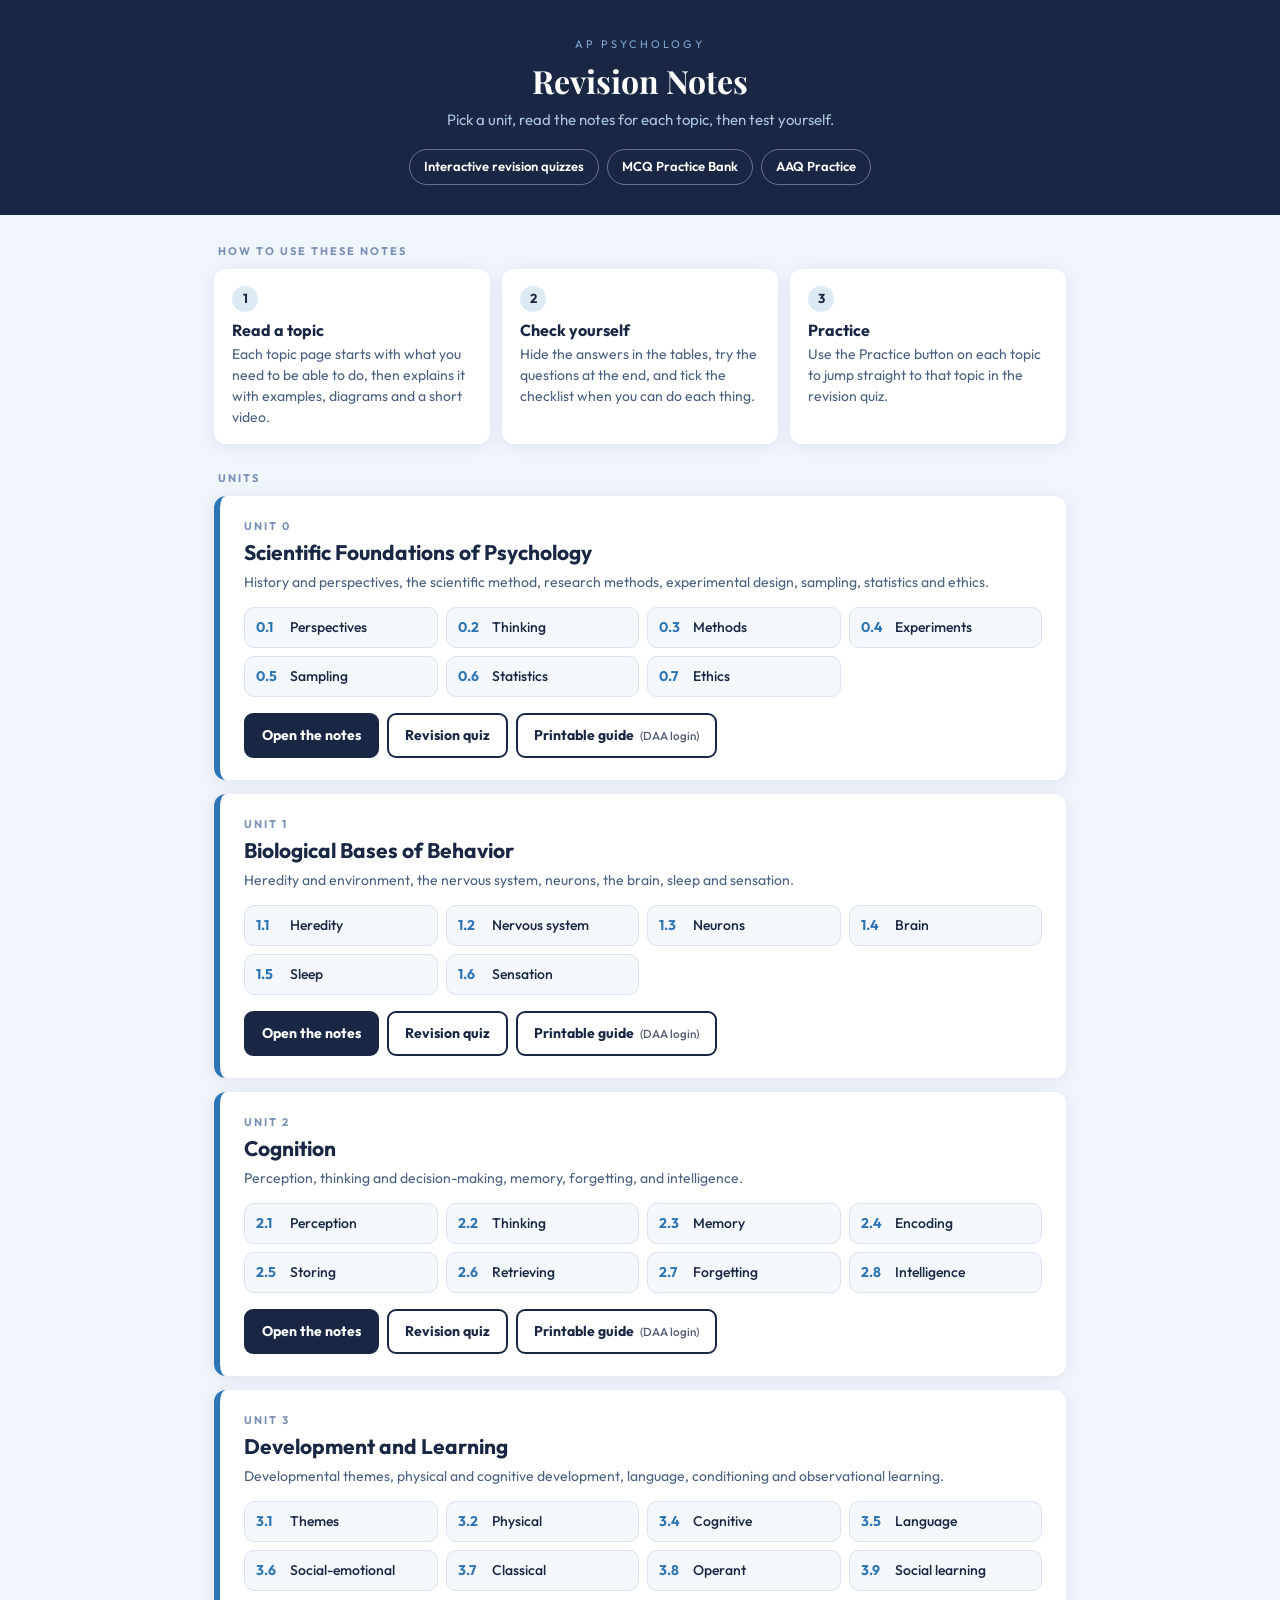
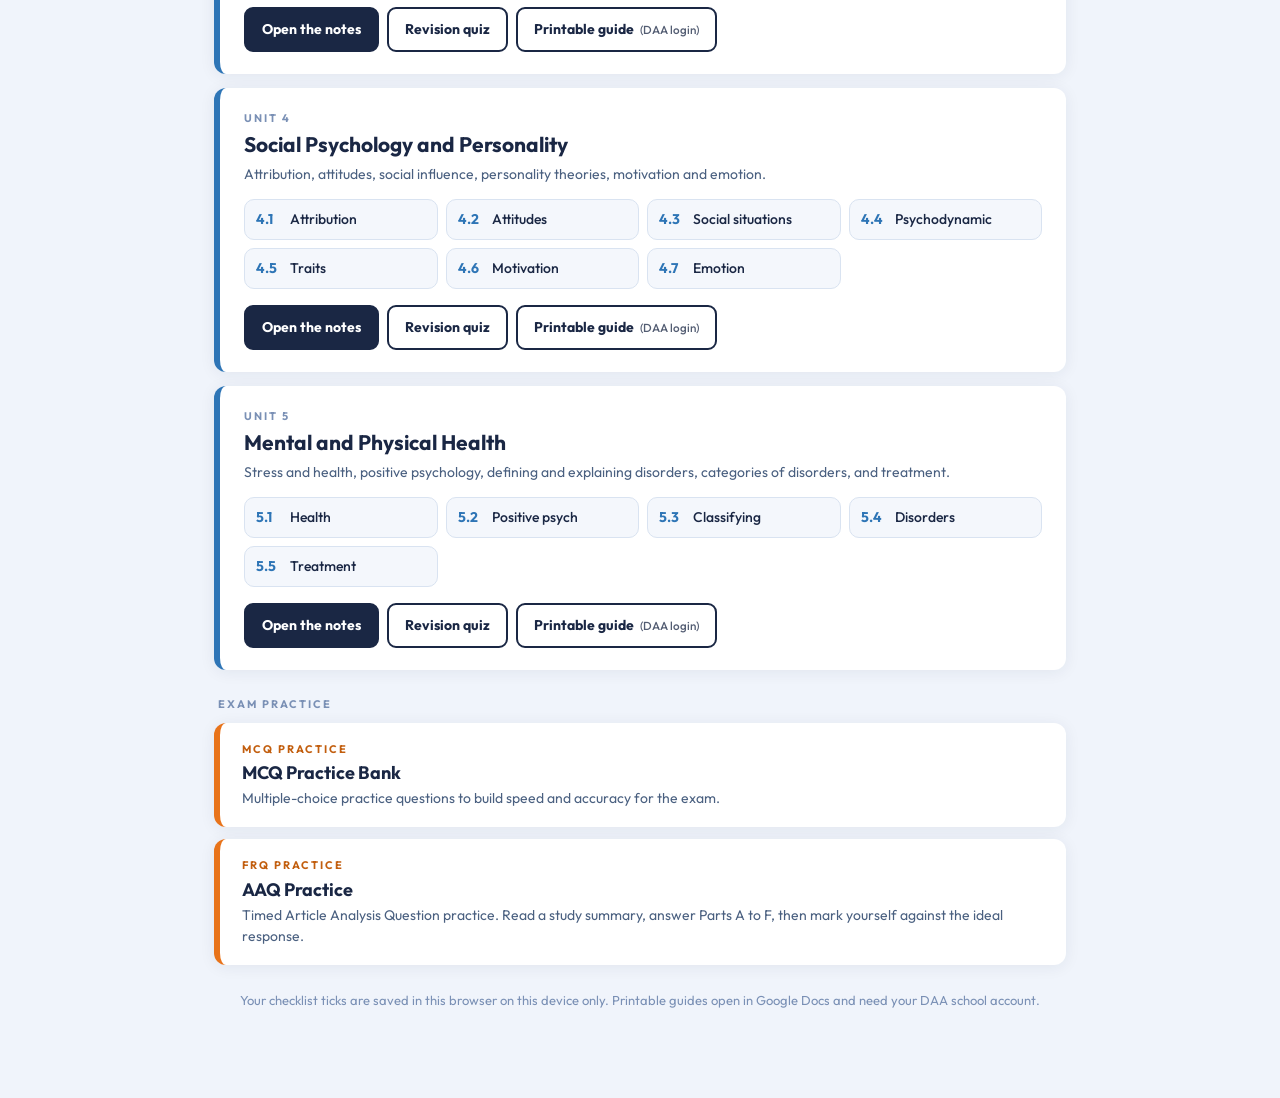
==== index.html @ c84b7981 "Add files via upload" ====
<!DOCTYPE html>
<html lang="en">
<head>
<meta charset="UTF-8">
<meta name="viewport" content="width=device-width, initial-scale=1.0">
<title>AP Psychology Revision Notes</title>
<link rel="preconnect" href="https://fonts.googleapis.com">
<link rel="preconnect" href="https://fonts.gstatic.com" crossorigin>
<link href="https://fonts.googleapis.com/css2?family=Outfit:wght@400;500;600;700&family=Playfair+Display:wght@700&display=swap" rel="stylesheet">
<style>
*,*::before,*::after{box-sizing:border-box;margin:0;padding:0;}
:root{--navy:#1a2744;--blue:#2E75B6;--light:#DEEAF1;--orange:#C55A11;--ink:#1a2744;--muted:#4a6080;--line:#d9e3f1;}
body{font-family:'Outfit',sans-serif;background:#f0f4fb;color:var(--ink);min-height:100vh;line-height:1.5;}
a{color:inherit;}
header{background:var(--navy);color:#fff;padding:36px 20px 30px;text-align:center;}
header .eyebrow{font-size:11px;letter-spacing:3px;text-transform:uppercase;color:#7fa8d4;margin-bottom:8px;}
header h1{font-family:'Playfair Display',serif;font-size:32px;line-height:1.25;}
header .subtitle{margin-top:8px;font-size:15px;color:#a8c4e0;}
.toplinks{display:flex;flex-wrap:wrap;gap:8px;justify-content:center;margin-top:18px;}
.toplinks a{font-size:13px;font-weight:600;text-decoration:none;color:#fff;border:1.5px solid rgba(255,255,255,.35);border-radius:999px;padding:7px 14px;}
.toplinks a:hover{background:rgba(255,255,255,.12);}
.wrap{max-width:880px;margin:28px auto;padding:0 14px 60px;}
.section-label{font-size:11px;letter-spacing:2px;text-transform:uppercase;color:#7a90b5;font-weight:700;margin:26px 4px 10px;}
.steps{display:grid;grid-template-columns:repeat(3,1fr);gap:12px;}
.step{background:#fff;border-radius:12px;padding:16px 18px;box-shadow:0 2px 16px rgba(26,39,68,.07);}
.step b{display:inline-flex;align-items:center;justify-content:center;width:26px;height:26px;border-radius:50%;background:var(--light);color:var(--navy);font-size:13px;margin-bottom:6px;}
.step h3{font-size:16px;}
.step p{font-size:14px;color:var(--muted);margin-top:2px;}
.unit{background:#fff;border-radius:12px;padding:22px 24px;box-shadow:0 2px 16px rgba(26,39,68,.07);border-left:6px solid var(--blue);margin-bottom:14px;}
.unit .tag{font-size:11px;letter-spacing:2px;text-transform:uppercase;color:#7a90b5;font-weight:700;}
.unit h2{font-size:21px;margin-top:2px;}
.unit h2 a{text-decoration:none;}
.unit h2 a:hover{color:var(--blue);}
.unit .desc{font-size:14px;color:var(--muted);margin-top:4px;}
.chips{display:grid;grid-template-columns:repeat(auto-fill,minmax(180px,1fr));gap:8px;margin-top:14px;}
.chip{display:flex;align-items:center;gap:8px;text-decoration:none;background:#f4f7fc;border:1.5px solid var(--line);border-radius:10px;padding:9px 11px;font-size:14px;font-weight:500;transition:border-color .15s,background .15s;}
.chip:hover{border-color:var(--blue);background:#eaf3fc;}
.chip .num{font-weight:700;color:var(--blue);min-width:26px;}
.chip .nm{flex:1;}
.chip .tick{font-size:12px;font-weight:700;color:#1e7b34;}
.chip.done{border-color:#9fd3ad;background:#eef8f1;}
.actions{display:flex;flex-wrap:wrap;gap:8px;margin-top:16px;}
.btn{display:inline-flex;align-items:center;gap:6px;text-decoration:none;font-weight:700;font-size:14px;border-radius:9px;padding:10px 16px;border:2px solid var(--navy);}
.btn small{font-weight:500;opacity:.75;}
.btn-primary{background:var(--navy);color:#fff;}
.btn-primary:hover{background:var(--blue);border-color:var(--blue);}
.btn-ghost{background:#fff;color:var(--navy);}
.btn-ghost:hover{background:var(--light);}
.progress{margin-top:12px;}
.progress .bar{height:7px;background:#e3eaf5;border-radius:4px;overflow:hidden;}
.progress .bar span{display:block;height:100%;width:0;background:#2e9a4f;border-radius:4px;transition:width .4s;}
.progress .ptext{font-size:12.5px;color:var(--muted);margin-top:5px;}
a.practice{display:block;background:#fff;border-radius:12px;padding:18px 22px;text-decoration:none;box-shadow:0 2px 16px rgba(26,39,68,.07);border-left:6px solid #E8731A;margin-bottom:12px;transition:transform .15s,box-shadow .15s;}
a.practice:hover{transform:translateY(-2px);box-shadow:0 4px 20px rgba(26,39,68,.12);}
a.practice .tag{font-size:11px;letter-spacing:2px;text-transform:uppercase;color:#C25E0E;font-weight:700;}
a.practice .title{font-size:18px;font-weight:700;margin-top:2px;}
a.practice .desc{font-size:14px;color:var(--muted);margin-top:2px;}
.foot{font-size:13px;color:#7a90b5;text-align:center;margin-top:26px;}
.foot button{font-family:inherit;font-size:12px;color:#7a90b5;background:none;border:none;text-decoration:underline;cursor:pointer;}
@media(max-width:640px){
  header h1{font-size:26px;}
  .steps{grid-template-columns:1fr;gap:8px;}
  .step{padding:10px 14px;display:grid;grid-template-columns:30px 1fr;column-gap:8px;}
  .step b{grid-row:span 2;margin:2px 0 0;}
  .step h3{font-size:15px;}
  .step p{font-size:13px;}
  .unit{padding:18px 16px;}
  .chips{grid-template-columns:1fr 1fr;}
  .chip{font-size:13px;padding:8px 9px;}
  .actions .btn{flex:1 1 100%;justify-content:center;}
}
@media print{header .toplinks,.actions,.progress,.foot{display:none;} body{background:#fff;} .unit{box-shadow:none;border:1px solid #ccc;}}
</style>
</head>
<body>
<header>
  <div class="eyebrow">AP Psychology</div>
  <h1>Revision Notes</h1>
  <p class="subtitle">Pick a unit, read the notes for each topic, then test yourself.</p>
  <nav class="toplinks" aria-label="Other revision tools">
    <a href="https://psych4everybody.github.io/psych-revision/">Interactive revision quizzes</a>
    <a href="https://psych4everybody.github.io/AP-psych-MCQ-Practice/practice.html">MCQ Practice Bank</a>
    <a href="https://psych4everybody.github.io/psych-revision/aaq_practice.html">AAQ Practice</a>
  </nav>
</header>
<main class="wrap">
  <div class="section-label">How to use these notes</div>
  <div class="steps">
    <div class="step"><b>1</b><h3>Read a topic</h3><p>Each topic page starts with what you need to be able to do, then explains it with examples, diagrams and a short video.</p></div>
    <div class="step"><b>2</b><h3>Check yourself</h3><p>Hide the answers in the tables, try the questions at the end, and tick the checklist when you can do each thing.</p></div>
    <div class="step"><b>3</b><h3>Practice</h3><p>Use the Practice button on each topic to jump straight to that topic in the revision quiz.</p></div>
  </div>

  <div class="section-label">Units</div>
  <section class="unit" id="unit0">
    <div class="unit-head">
      <div>
        <div class="tag">Unit 0</div>
        <h2><a href="Unit0_Notes.html">Scientific Foundations of Psychology</a></h2>
        <p class="desc">History and perspectives, the scientific method, research methods, experimental design, sampling, statistics and ethics.</p>
      </div>
    </div>
    <div class="progress" data-unit="0" hidden>
      <div class="bar"><span></span></div>
      <p class="ptext"></p>
    </div>
    <div class="chips">
      <a class="chip" href="Unit0_Notes.html#t0-1" data-chip="u0-t0-1" title="History and Perspectives"><span class="num">0.1</span><span class="nm">Perspectives</span><span class="tick" aria-hidden="true"></span></a><a class="chip" href="Unit0_Notes.html#t0-2" data-chip="u0-t0-2" title="Scientific Method and Critical Thinking"><span class="num">0.2</span><span class="nm">Thinking</span><span class="tick" aria-hidden="true"></span></a><a class="chip" href="Unit0_Notes.html#t0-3" data-chip="u0-t0-3" title="Research Methods"><span class="num">0.3</span><span class="nm">Methods</span><span class="tick" aria-hidden="true"></span></a><a class="chip" href="Unit0_Notes.html#t0-4" data-chip="u0-t0-4" title="Experimental Design"><span class="num">0.4</span><span class="nm">Experiments</span><span class="tick" aria-hidden="true"></span></a><a class="chip" href="Unit0_Notes.html#t0-5" data-chip="u0-t0-5" title="Sampling"><span class="num">0.5</span><span class="nm">Sampling</span><span class="tick" aria-hidden="true"></span></a><a class="chip" href="Unit0_Notes.html#t0-6" data-chip="u0-t0-6" title="Statistics"><span class="num">0.6</span><span class="nm">Statistics</span><span class="tick" aria-hidden="true"></span></a><a class="chip" href="Unit0_Notes.html#t0-7" data-chip="u0-t0-7" title="Ethics"><span class="num">0.7</span><span class="nm">Ethics</span><span class="tick" aria-hidden="true"></span></a>
    </div>
    <div class="actions">
      <a class="btn btn-primary" href="Unit0_Notes.html">Open the notes</a>
      <a class="btn btn-ghost" href="https://psych4everybody.github.io/psych-revision/unit0_revision_quiz.html">Revision quiz</a>
      <a class="btn btn-ghost" href="https://docs.google.com/document/d/1Vdn-Rzcr1TV8n5AD2j-xx_7qZoqAO9nLxYLYLqCUs1U/edit?tab=t.0" target="_blank" rel="noopener">Printable guide <small>(DAA login)</small></a>
    </div>
  </section>
  <section class="unit" id="unit1">
    <div class="unit-head">
      <div>
        <div class="tag">Unit 1</div>
        <h2><a href="Unit1_Notes.html">Biological Bases of Behavior</a></h2>
        <p class="desc">Heredity and environment, the nervous system, neurons, the brain, sleep and sensation.</p>
      </div>
    </div>
    <div class="progress" data-unit="1" hidden>
      <div class="bar"><span></span></div>
      <p class="ptext"></p>
    </div>
    <div class="chips">
      <a class="chip" href="Unit1_Notes.html#t1-1" data-chip="u1-t1-1" title="Interaction of Heredity and Environment"><span class="num">1.1</span><span class="nm">Heredity</span><span class="tick" aria-hidden="true"></span></a><a class="chip" href="Unit1_Notes.html#t1-2" data-chip="u1-t1-2" title="Overview of the Nervous System"><span class="num">1.2</span><span class="nm">Nervous system</span><span class="tick" aria-hidden="true"></span></a><a class="chip" href="Unit1_Notes.html#t1-3" data-chip="u1-t1-3" title="The Neuron and Neural Firing"><span class="num">1.3</span><span class="nm">Neurons</span><span class="tick" aria-hidden="true"></span></a><a class="chip" href="Unit1_Notes.html#t1-4" data-chip="u1-t1-4" title="The Brain"><span class="num">1.4</span><span class="nm">Brain</span><span class="tick" aria-hidden="true"></span></a><a class="chip" href="Unit1_Notes.html#t1-5" data-chip="u1-t1-5" title="Sleep"><span class="num">1.5</span><span class="nm">Sleep</span><span class="tick" aria-hidden="true"></span></a><a class="chip" href="Unit1_Notes.html#t1-6" data-chip="u1-t1-6" title="Sensation"><span class="num">1.6</span><span class="nm">Sensation</span><span class="tick" aria-hidden="true"></span></a>
    </div>
    <div class="actions">
      <a class="btn btn-primary" href="Unit1_Notes.html">Open the notes</a>
      <a class="btn btn-ghost" href="https://psych4everybody.github.io/psych-revision/unit1_revision_quiz.html">Revision quiz</a>
      <a class="btn btn-ghost" href="https://docs.google.com/document/d/1s3E7YtV9hcPSRQwfuUcp2K_gTKalLcfgP0g5StFlfM8/edit?tab=t.0" target="_blank" rel="noopener">Printable guide <small>(DAA login)</small></a>
    </div>
  </section>
  <section class="unit" id="unit2">
    <div class="unit-head">
      <div>
        <div class="tag">Unit 2</div>
        <h2><a href="Unit2_Notes.html">Cognition</a></h2>
        <p class="desc">Perception, thinking and decision-making, memory, forgetting, and intelligence.</p>
      </div>
    </div>
    <div class="progress" data-unit="2" hidden>
      <div class="bar"><span></span></div>
      <p class="ptext"></p>
    </div>
    <div class="chips">
      <a class="chip" href="Unit2_Notes.html#t2-1" data-chip="u2-t2-1" title="Perception"><span class="num">2.1</span><span class="nm">Perception</span><span class="tick" aria-hidden="true"></span></a><a class="chip" href="Unit2_Notes.html#t2-2" data-chip="u2-t2-2" title="Thinking, Problem-Solving, Judgments, and Decision-Making"><span class="num">2.2</span><span class="nm">Thinking</span><span class="tick" aria-hidden="true"></span></a><a class="chip" href="Unit2_Notes.html#t2-3" data-chip="u2-t2-3" title="Introduction to Memory"><span class="num">2.3</span><span class="nm">Memory</span><span class="tick" aria-hidden="true"></span></a><a class="chip" href="Unit2_Notes.html#t2-4" data-chip="u2-t2-4" title="Encoding Memories"><span class="num">2.4</span><span class="nm">Encoding</span><span class="tick" aria-hidden="true"></span></a><a class="chip" href="Unit2_Notes.html#t2-5" data-chip="u2-t2-5" title="Storing Memories"><span class="num">2.5</span><span class="nm">Storing</span><span class="tick" aria-hidden="true"></span></a><a class="chip" href="Unit2_Notes.html#t2-6" data-chip="u2-t2-6" title="Retrieving Memories"><span class="num">2.6</span><span class="nm">Retrieving</span><span class="tick" aria-hidden="true"></span></a><a class="chip" href="Unit2_Notes.html#t2-7" data-chip="u2-t2-7" title="Forgetting and Other Memory Challenges"><span class="num">2.7</span><span class="nm">Forgetting</span><span class="tick" aria-hidden="true"></span></a><a class="chip" href="Unit2_Notes.html#t2-8" data-chip="u2-t2-8" title="Intelligence and Achievement"><span class="num">2.8</span><span class="nm">Intelligence</span><span class="tick" aria-hidden="true"></span></a>
    </div>
    <div class="actions">
      <a class="btn btn-primary" href="Unit2_Notes.html">Open the notes</a>
      <a class="btn btn-ghost" href="https://psych4everybody.github.io/psych-revision/unit2_revision_quiz.html">Revision quiz</a>
      <a class="btn btn-ghost" href="https://docs.google.com/document/d/1_TAqTY5gPHjjr_UPE9ERvevpP0ET34urkdCZKaqhCPc/edit?tab=t.0" target="_blank" rel="noopener">Printable guide <small>(DAA login)</small></a>
    </div>
  </section>
  <section class="unit" id="unit3">
    <div class="unit-head">
      <div>
        <div class="tag">Unit 3</div>
        <h2><a href="Unit3_Notes.html">Development and Learning</a></h2>
        <p class="desc">Developmental themes, physical and cognitive development, language, conditioning and observational learning.</p>
      </div>
    </div>
    <div class="progress" data-unit="3" hidden>
      <div class="bar"><span></span></div>
      <p class="ptext"></p>
    </div>
    <div class="chips">
      <a class="chip" href="Unit3_Notes.html#t3-1" data-chip="u3-t3-1" title="Themes and Methods in Developmental Psychology"><span class="num">3.1</span><span class="nm">Themes</span><span class="tick" aria-hidden="true"></span></a><a class="chip" href="Unit3_Notes.html#t3-2" data-chip="u3-t3-2" title="Physical Development Across the Lifespan"><span class="num">3.2</span><span class="nm">Physical</span><span class="tick" aria-hidden="true"></span></a><a class="chip" href="Unit3_Notes.html#t3-4" data-chip="u3-t3-4" title="Cognitive Development Across the Lifespan"><span class="num">3.4</span><span class="nm">Cognitive</span><span class="tick" aria-hidden="true"></span></a><a class="chip" href="Unit3_Notes.html#t3-5" data-chip="u3-t3-5" title="Communication and Language Development"><span class="num">3.5</span><span class="nm">Language</span><span class="tick" aria-hidden="true"></span></a><a class="chip" href="Unit3_Notes.html#t3-6" data-chip="u3-t3-6" title="Social-Emotional Development Across the Lifespan"><span class="num">3.6</span><span class="nm">Social-emotional</span><span class="tick" aria-hidden="true"></span></a><a class="chip" href="Unit3_Notes.html#t3-7" data-chip="u3-t3-7" title="Classical Conditioning"><span class="num">3.7</span><span class="nm">Classical</span><span class="tick" aria-hidden="true"></span></a><a class="chip" href="Unit3_Notes.html#t3-8" data-chip="u3-t3-8" title="Operant Conditioning"><span class="num">3.8</span><span class="nm">Operant</span><span class="tick" aria-hidden="true"></span></a><a class="chip" href="Unit3_Notes.html#t3-9" data-chip="u3-t3-9" title="Social, Cognitive, and Neurological Factors in Learning"><span class="num">3.9</span><span class="nm">Social learning</span><span class="tick" aria-hidden="true"></span></a>
    </div>
    <div class="actions">
      <a class="btn btn-primary" href="Unit3_Notes.html">Open the notes</a>
      <a class="btn btn-ghost" href="https://psych4everybody.github.io/psych-revision/unit3_revision_quiz.html">Revision quiz</a>
      <a class="btn btn-ghost" href="https://docs.google.com/document/d/1t5F9EUubgyoHRKTg_-jk2q7NXCT0zqs4gKiReoVfJr0/edit?tab=t.0" target="_blank" rel="noopener">Printable guide <small>(DAA login)</small></a>
    </div>
  </section>
  <section class="unit" id="unit4">
    <div class="unit-head">
      <div>
        <div class="tag">Unit 4</div>
        <h2><a href="Unit4_Notes.html">Social Psychology and Personality</a></h2>
        <p class="desc">Attribution, attitudes, social influence, personality theories, motivation and emotion.</p>
      </div>
    </div>
    <div class="progress" data-unit="4" hidden>
      <div class="bar"><span></span></div>
      <p class="ptext"></p>
    </div>
    <div class="chips">
      <a class="chip" href="Unit4_Notes.html#t4-1" data-chip="u4-t4-1" title="Attribution Theory and Person Perception"><span class="num">4.1</span><span class="nm">Attribution</span><span class="tick" aria-hidden="true"></span></a><a class="chip" href="Unit4_Notes.html#t4-2" data-chip="u4-t4-2" title="Attitude Formation and Attitude Change"><span class="num">4.2</span><span class="nm">Attitudes</span><span class="tick" aria-hidden="true"></span></a><a class="chip" href="Unit4_Notes.html#t4-3" data-chip="u4-t4-3" title="Psychology of Social Situations"><span class="num">4.3</span><span class="nm">Social situations</span><span class="tick" aria-hidden="true"></span></a><a class="chip" href="Unit4_Notes.html#t4-4" data-chip="u4-t4-4" title="Psychodynamic and Humanistic Theories of Personality"><span class="num">4.4</span><span class="nm">Psychodynamic</span><span class="tick" aria-hidden="true"></span></a><a class="chip" href="Unit4_Notes.html#t4-5" data-chip="u4-t4-5" title="Social-Cognitive and Trait Theories of Personality"><span class="num">4.5</span><span class="nm">Traits</span><span class="tick" aria-hidden="true"></span></a><a class="chip" href="Unit4_Notes.html#t4-6" data-chip="u4-t4-6" title="Motivation"><span class="num">4.6</span><span class="nm">Motivation</span><span class="tick" aria-hidden="true"></span></a><a class="chip" href="Unit4_Notes.html#t4-7" data-chip="u4-t4-7" title="Emotion"><span class="num">4.7</span><span class="nm">Emotion</span><span class="tick" aria-hidden="true"></span></a>
    </div>
    <div class="actions">
      <a class="btn btn-primary" href="Unit4_Notes.html">Open the notes</a>
      <a class="btn btn-ghost" href="https://psych4everybody.github.io/psych-revision/unit4_revision_quiz.html">Revision quiz</a>
      <a class="btn btn-ghost" href="https://docs.google.com/document/d/19I2vrJ8N5N-_0VrINr_ElfcJ8Gjd5_0131utWKR_BHs/edit?tab=t.0" target="_blank" rel="noopener">Printable guide <small>(DAA login)</small></a>
    </div>
  </section>
  <section class="unit" id="unit5">
    <div class="unit-head">
      <div>
        <div class="tag">Unit 5</div>
        <h2><a href="Unit5_Notes.html">Mental and Physical Health</a></h2>
        <p class="desc">Stress and health, positive psychology, defining and explaining disorders, categories of disorders, and treatment.</p>
      </div>
    </div>
    <div class="progress" data-unit="5" hidden>
      <div class="bar"><span></span></div>
      <p class="ptext"></p>
    </div>
    <div class="chips">
      <a class="chip" href="Unit5_Notes.html#t5-1" data-chip="u5-t5-1" title="Introduction to Health Psychology"><span class="num">5.1</span><span class="nm">Health</span><span class="tick" aria-hidden="true"></span></a><a class="chip" href="Unit5_Notes.html#t5-2" data-chip="u5-t5-2" title="Positive Psychology"><span class="num">5.2</span><span class="nm">Positive psych</span><span class="tick" aria-hidden="true"></span></a><a class="chip" href="Unit5_Notes.html#t5-3" data-chip="u5-t5-3" title="Explaining and Classifying Psychological Disorders"><span class="num">5.3</span><span class="nm">Classifying</span><span class="tick" aria-hidden="true"></span></a><a class="chip" href="Unit5_Notes.html#t5-4" data-chip="u5-t5-4" title="Selection of Categories of Psychological Disorders"><span class="num">5.4</span><span class="nm">Disorders</span><span class="tick" aria-hidden="true"></span></a><a class="chip" href="Unit5_Notes.html#t5-5" data-chip="u5-t5-5" title="Treatment of Psychological Disorders"><span class="num">5.5</span><span class="nm">Treatment</span><span class="tick" aria-hidden="true"></span></a>
    </div>
    <div class="actions">
      <a class="btn btn-primary" href="Unit5_Notes.html">Open the notes</a>
      <a class="btn btn-ghost" href="https://psych4everybody.github.io/psych-revision/unit5_revision_quiz.html">Revision quiz</a>
      <a class="btn btn-ghost" href="https://docs.google.com/document/d/15CAmD2wDKpwkp5ZW7_prXjhuZPLgUxLhSXylBQoCivc/edit?tab=t.0" target="_blank" rel="noopener">Printable guide <small>(DAA login)</small></a>
    </div>
  </section>

  <div class="section-label">Exam practice</div>
  <a class="practice" href="https://psych4everybody.github.io/AP-psych-MCQ-Practice/practice.html">
    <div class="tag">MCQ Practice</div>
    <div class="title">MCQ Practice Bank</div>
    <div class="desc">Multiple-choice practice questions to build speed and accuracy for the exam.</div>
  </a>
  <a class="practice" href="https://psych4everybody.github.io/psych-revision/aaq_practice.html">
    <div class="tag">FRQ Practice</div>
    <div class="title">AAQ Practice</div>
    <div class="desc">Timed Article Analysis Question practice. Read a study summary, answer Parts A to F, then mark yourself against the ideal response.</div>
  </a>

  <p class="foot">Your checklist ticks are saved in this browser on this device only. Printable guides open in Google Docs and need your DAA school account.<br><button type="button" id="resetBtn" hidden>Clear my ticks on this device</button></p>
</main>
<script>
(function(){
  var DATA={"0": [{"keys": ["appsych_t01_checklist"], "total": 5, "chip": "t0-1"}, {"keys": ["appsych_t02_checklist"], "total": 6, "chip": "t0-2"}, {"keys": ["appsych_t03_checklist"], "total": 5, "chip": "t0-3"}, {"keys": ["appsych_t04_checklist"], "total": 5, "chip": "t0-4"}, {"keys": ["appsych_t05_checklist"], "total": 4, "chip": "t0-5"}, {"keys": ["appsych_t06_checklist"], "total": 6, "chip": "t0-6"}, {"keys": ["appsych_t07_checklist"], "total": 4, "chip": "t0-7"}], "1": [{"keys": ["appsych_u1_t11_checklist"], "total": 5, "chip": "t1-1"}, {"keys": ["appsych_u1_t12_checklist"], "total": 4, "chip": "t1-2"}, {"keys": ["appsych_u1_t13_checklist"], "total": 7, "chip": "t1-3"}, {"keys": ["appsych_u1_t14_checklist"], "total": 7, "chip": "t1-4"}, {"keys": ["appsych_u1_t15_checklist"], "total": 5, "chip": "t1-5"}, {"keys": ["appsych_u1_t16_checklist"], "total": 7, "chip": "t1-6"}], "2": [{"keys": ["appsych_t21_checklist"], "total": 6, "chip": "t2-1"}, {"keys": ["appsych_t22_checklist"], "total": 5, "chip": "t2-2"}, {"keys": ["appsych_t23_checklist"], "total": 5, "chip": "t2-3"}, {"keys": ["appsych_t24_checklist"], "total": 4, "chip": "t2-4"}, {"keys": ["appsych_t25_checklist"], "total": 4, "chip": "t2-5"}, {"keys": ["appsych_t26_checklist"], "total": 3, "chip": "t2-6"}, {"keys": ["appsych_t27_checklist"], "total": 4, "chip": "t2-7"}, {"keys": ["appsych_t28_checklist"], "total": 6, "chip": "t2-8"}], "3": [{"keys": ["appsych_t31_checklist"], "total": 4, "chip": "t3-1"}, {"keys": ["appsych_t32_checklist"], "total": 5, "chip": "t3-2"}, {"keys": ["appsych_t34_checklist"], "total": 5, "chip": "t3-4"}, {"keys": ["appsych_t35_checklist"], "total": 4, "chip": "t3-5"}, {"keys": ["appsych_t36_checklist"], "total": 7, "chip": "t3-6"}, {"keys": ["appsych_t37_checklist"], "total": 5, "chip": "t3-7"}, {"keys": ["appsych_t38_checklist"], "total": 5, "chip": "t3-8"}, {"keys": ["appsych_t39_checklist"], "total": 5, "chip": "t3-9"}], "4": [{"keys": ["appsych_t41_checklist"], "total": 5, "chip": "t4-1"}, {"keys": ["appsych_t42_checklist"], "total": 4, "chip": "t4-2"}, {"keys": ["appsych_t43_checklist"], "total": 6, "chip": "t4-3"}, {"keys": ["appsych_t44_checklist"], "total": 4, "chip": "t4-4"}, {"keys": ["appsych_t45_checklist"], "total": 4, "chip": "t4-5"}, {"keys": ["appsych_t46_checklist"], "total": 6, "chip": "t4-6"}, {"keys": ["appsych_t47_checklist"], "total": 4, "chip": "t4-7"}], "5": [{"keys": ["appsych_t51_checklist"], "total": 6, "chip": "t5-1"}, {"keys": ["appsych_t52_checklist"], "total": 4, "chip": "t5-2"}, {"keys": ["appsych_t53_checklist"], "total": 5, "chip": "t5-3"}, {"keys": ["appsych_t54_checklist"], "total": 6, "chip": "t5-4"}, {"keys": ["appsych_t55_checklist"], "total": 6, "chip": "t5-5"}]};
  var any=false, allKeys=[];
  function read(k){try{return JSON.parse(localStorage.getItem(k)||'{}')||{};}catch(e){return {};}}
  Object.keys(DATA).forEach(function(u){
    var got=0,total=0;
    DATA[u].forEach(function(t){
      var n=0;
      t.keys.forEach(function(k){allKeys.push(k);var s=read(k);Object.keys(s).forEach(function(x){if(s[x])n++;});});
      n=Math.min(n,t.total); got+=n; total+=t.total;
      var chip=document.querySelector('[data-chip="u'+u+'-'+t.chip+'"]');
      if(chip&&n>0){
        chip.querySelector('.tick').textContent=(n===t.total?'\u2713 ':'')+n+'/'+t.total;
        if(n===t.total)chip.classList.add('done');
        chip.setAttribute('aria-label',chip.title+': '+n+' of '+t.total+' checklist items ticked');
      }
    });
    if(got>0){
      any=true;
      var p=document.querySelector('.progress[data-unit="'+u+'"]');
      p.hidden=false;
      p.querySelector('.bar span').style.width=Math.round(got/total*100)+'%';
      p.querySelector('.ptext').textContent='Your checklist: '+got+' of '+total+' ticked on this device';
    }
  });
  var rb=document.getElementById('resetBtn');
  if(any){rb.hidden=false;}
  var armed=false;
  rb.addEventListener('click',function(){
    if(!armed){armed=true;rb.textContent='Click again to clear all ticks';return;}
    allKeys.forEach(function(k){try{localStorage.removeItem(k);}catch(e){}});
    location.reload();
  });
})();
</script>
</body>
</html>
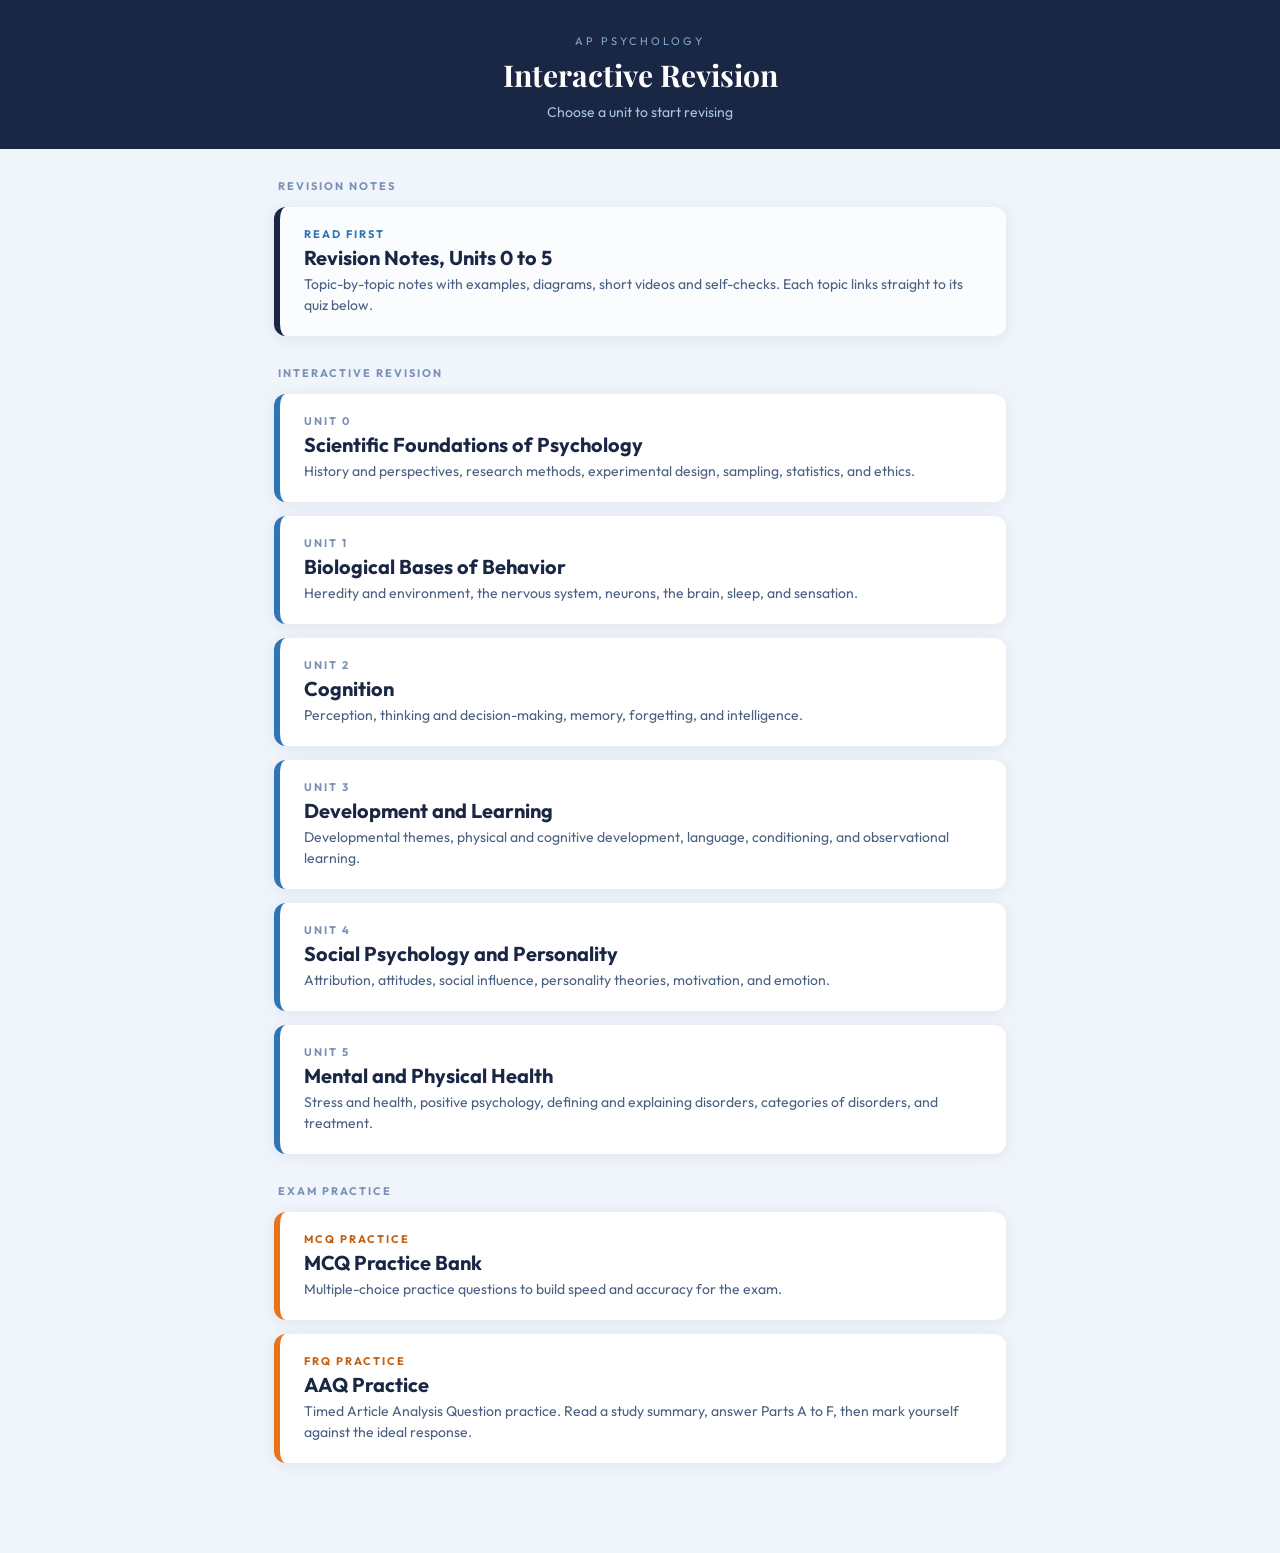
==== commit d9a23573: "Add files via upload" ====
--- a/index.html
+++ b/index.html
@@ -3,271 +3,86 @@
 <head>
 <meta charset="UTF-8">
 <meta name="viewport" content="width=device-width, initial-scale=1.0">
-<title>AP Psychology Revision Notes</title>
+<title>AP Psychology Revision</title>
 <link rel="preconnect" href="https://fonts.googleapis.com">
 <link rel="preconnect" href="https://fonts.gstatic.com" crossorigin>
 <link href="https://fonts.googleapis.com/css2?family=Outfit:wght@400;500;600;700&family=Playfair+Display:wght@700&display=swap" rel="stylesheet">
 <style>
 *,*::before,*::after{box-sizing:border-box;margin:0;padding:0;}
-:root{--navy:#1a2744;--blue:#2E75B6;--light:#DEEAF1;--orange:#C55A11;--ink:#1a2744;--muted:#4a6080;--line:#d9e3f1;}
-body{font-family:'Outfit',sans-serif;background:#f0f4fb;color:var(--ink);min-height:100vh;line-height:1.5;}
-a{color:inherit;}
-header{background:var(--navy);color:#fff;padding:36px 20px 30px;text-align:center;}
+body{font-family:'Outfit',sans-serif;background:#f0f4fb;color:#1a2744;min-height:100vh;}
+header{background:#1a2744;color:#fff;padding:34px 20px 28px;text-align:center;}
 header .eyebrow{font-size:11px;letter-spacing:3px;text-transform:uppercase;color:#7fa8d4;margin-bottom:8px;}
-header h1{font-family:'Playfair Display',serif;font-size:32px;line-height:1.25;}
-header .subtitle{margin-top:8px;font-size:15px;color:#a8c4e0;}
-.toplinks{display:flex;flex-wrap:wrap;gap:8px;justify-content:center;margin-top:18px;}
-.toplinks a{font-size:13px;font-weight:600;text-decoration:none;color:#fff;border:1.5px solid rgba(255,255,255,.35);border-radius:999px;padding:7px 14px;}
-.toplinks a:hover{background:rgba(255,255,255,.12);}
-.wrap{max-width:880px;margin:28px auto;padding:0 14px 60px;}
-.section-label{font-size:11px;letter-spacing:2px;text-transform:uppercase;color:#7a90b5;font-weight:700;margin:26px 4px 10px;}
-.steps{display:grid;grid-template-columns:repeat(3,1fr);gap:12px;}
-.step{background:#fff;border-radius:12px;padding:16px 18px;box-shadow:0 2px 16px rgba(26,39,68,.07);}
-.step b{display:inline-flex;align-items:center;justify-content:center;width:26px;height:26px;border-radius:50%;background:var(--light);color:var(--navy);font-size:13px;margin-bottom:6px;}
-.step h3{font-size:16px;}
-.step p{font-size:14px;color:var(--muted);margin-top:2px;}
-.unit{background:#fff;border-radius:12px;padding:22px 24px;box-shadow:0 2px 16px rgba(26,39,68,.07);border-left:6px solid var(--blue);margin-bottom:14px;}
-.unit .tag{font-size:11px;letter-spacing:2px;text-transform:uppercase;color:#7a90b5;font-weight:700;}
-.unit h2{font-size:21px;margin-top:2px;}
-.unit h2 a{text-decoration:none;}
-.unit h2 a:hover{color:var(--blue);}
-.unit .desc{font-size:14px;color:var(--muted);margin-top:4px;}
-.chips{display:grid;grid-template-columns:repeat(auto-fill,minmax(180px,1fr));gap:8px;margin-top:14px;}
-.chip{display:flex;align-items:center;gap:8px;text-decoration:none;background:#f4f7fc;border:1.5px solid var(--line);border-radius:10px;padding:9px 11px;font-size:14px;font-weight:500;transition:border-color .15s,background .15s;}
-.chip:hover{border-color:var(--blue);background:#eaf3fc;}
-.chip .num{font-weight:700;color:var(--blue);min-width:26px;}
-.chip .nm{flex:1;}
-.chip .tick{font-size:12px;font-weight:700;color:#1e7b34;}
-.chip.done{border-color:#9fd3ad;background:#eef8f1;}
-.actions{display:flex;flex-wrap:wrap;gap:8px;margin-top:16px;}
-.btn{display:inline-flex;align-items:center;gap:6px;text-decoration:none;font-weight:700;font-size:14px;border-radius:9px;padding:10px 16px;border:2px solid var(--navy);}
-.btn small{font-weight:500;opacity:.75;}
-.btn-primary{background:var(--navy);color:#fff;}
-.btn-primary:hover{background:var(--blue);border-color:var(--blue);}
-.btn-ghost{background:#fff;color:var(--navy);}
-.btn-ghost:hover{background:var(--light);}
-.progress{margin-top:12px;}
-.progress .bar{height:7px;background:#e3eaf5;border-radius:4px;overflow:hidden;}
-.progress .bar span{display:block;height:100%;width:0;background:#2e9a4f;border-radius:4px;transition:width .4s;}
-.progress .ptext{font-size:12.5px;color:var(--muted);margin-top:5px;}
-a.practice{display:block;background:#fff;border-radius:12px;padding:18px 22px;text-decoration:none;box-shadow:0 2px 16px rgba(26,39,68,.07);border-left:6px solid #E8731A;margin-bottom:12px;transition:transform .15s,box-shadow .15s;}
-a.practice:hover{transform:translateY(-2px);box-shadow:0 4px 20px rgba(26,39,68,.12);}
-a.practice .tag{font-size:11px;letter-spacing:2px;text-transform:uppercase;color:#C25E0E;font-weight:700;}
-a.practice .title{font-size:18px;font-weight:700;margin-top:2px;}
-a.practice .desc{font-size:14px;color:var(--muted);margin-top:2px;}
-.foot{font-size:13px;color:#7a90b5;text-align:center;margin-top:26px;}
-.foot button{font-family:inherit;font-size:12px;color:#7a90b5;background:none;border:none;text-decoration:underline;cursor:pointer;}
-@media(max-width:640px){
-  header h1{font-size:26px;}
-  .steps{grid-template-columns:1fr;gap:8px;}
-  .step{padding:10px 14px;display:grid;grid-template-columns:30px 1fr;column-gap:8px;}
-  .step b{grid-row:span 2;margin:2px 0 0;}
-  .step h3{font-size:15px;}
-  .step p{font-size:13px;}
-  .unit{padding:18px 16px;}
-  .chips{grid-template-columns:1fr 1fr;}
-  .chip{font-size:13px;padding:8px 9px;}
-  .actions .btn{flex:1 1 100%;justify-content:center;}
-}
-@media print{header .toplinks,.actions,.progress,.foot{display:none;} body{background:#fff;} .unit{box-shadow:none;border:1px solid #ccc;}}
+header h1{font-family:'Playfair Display',serif;font-size:30px;line-height:1.3;}
+header .subtitle{margin-top:8px;font-size:14px;color:#a8c4e0;}
+.wrap{max-width:760px;margin:30px auto;padding:0 14px 60px;display:flex;flex-direction:column;gap:14px;}
+.section-label{font-size:11px;letter-spacing:2px;text-transform:uppercase;color:#7a90b5;font-weight:700;margin-top:16px;padding-left:4px;}
+a.unit{display:block;background:#fff;border-radius:12px;padding:20px 24px;text-decoration:none;color:#1a2744;box-shadow:0 2px 16px rgba(26,39,68,.07);border-left:6px solid #2E75B6;transition:transform .15s,box-shadow .15s;}
+a.unit:hover{transform:translateY(-2px);box-shadow:0 4px 20px rgba(26,39,68,.12);}
+a.unit .tag{font-size:11px;letter-spacing:2px;text-transform:uppercase;color:#7a90b5;font-weight:700;}
+a.unit .title{font-size:20px;font-weight:700;margin-top:4px;}
+a.unit .desc{font-size:14px;color:#4a6080;margin-top:4px;line-height:1.5;}
+a.unit.practice{border-left-color:#E8731A;}
+a.unit.notes{border-left-color:#1a2744;background:#fbfcfe;}
+a.unit.notes .tag{color:#2E75B6;}
+a.unit.practice .tag{color:#C25E0E;}
 </style>
 </head>
 <body>
 <header>
   <div class="eyebrow">AP Psychology</div>
-  <h1>Revision Notes</h1>
-  <p class="subtitle">Pick a unit, read the notes for each topic, then test yourself.</p>
-  <nav class="toplinks" aria-label="Other revision tools">
-    <a href="https://psych4everybody.github.io/psych-revision/">Interactive revision quizzes</a>
-    <a href="https://psych4everybody.github.io/AP-psych-MCQ-Practice/practice.html">MCQ Practice Bank</a>
-    <a href="https://psych4everybody.github.io/psych-revision/aaq_practice.html">AAQ Practice</a>
-  </nav>
+  <h1>Interactive Revision</h1>
+  <p class="subtitle">Choose a unit to start revising</p>
 </header>
-<main class="wrap">
-  <div class="section-label">How to use these notes</div>
-  <div class="steps">
-    <div class="step"><b>1</b><h3>Read a topic</h3><p>Each topic page starts with what you need to be able to do, then explains it with examples, diagrams and a short video.</p></div>
-    <div class="step"><b>2</b><h3>Check yourself</h3><p>Hide the answers in the tables, try the questions at the end, and tick the checklist when you can do each thing.</p></div>
-    <div class="step"><b>3</b><h3>Practice</h3><p>Use the Practice button on each topic to jump straight to that topic in the revision quiz.</p></div>
-  </div>
-
-  <div class="section-label">Units</div>
-  <section class="unit" id="unit0">
-    <div class="unit-head">
-      <div>
-        <div class="tag">Unit 0</div>
-        <h2><a href="Unit0_Notes.html">Scientific Foundations of Psychology</a></h2>
-        <p class="desc">History and perspectives, the scientific method, research methods, experimental design, sampling, statistics and ethics.</p>
-      </div>
-    </div>
-    <div class="progress" data-unit="0" hidden>
-      <div class="bar"><span></span></div>
-      <p class="ptext"></p>
-    </div>
-    <div class="chips">
-      <a class="chip" href="Unit0_Notes.html#t0-1" data-chip="u0-t0-1" title="History and Perspectives"><span class="num">0.1</span><span class="nm">Perspectives</span><span class="tick" aria-hidden="true"></span></a><a class="chip" href="Unit0_Notes.html#t0-2" data-chip="u0-t0-2" title="Scientific Method and Critical Thinking"><span class="num">0.2</span><span class="nm">Thinking</span><span class="tick" aria-hidden="true"></span></a><a class="chip" href="Unit0_Notes.html#t0-3" data-chip="u0-t0-3" title="Research Methods"><span class="num">0.3</span><span class="nm">Methods</span><span class="tick" aria-hidden="true"></span></a><a class="chip" href="Unit0_Notes.html#t0-4" data-chip="u0-t0-4" title="Experimental Design"><span class="num">0.4</span><span class="nm">Experiments</span><span class="tick" aria-hidden="true"></span></a><a class="chip" href="Unit0_Notes.html#t0-5" data-chip="u0-t0-5" title="Sampling"><span class="num">0.5</span><span class="nm">Sampling</span><span class="tick" aria-hidden="true"></span></a><a class="chip" href="Unit0_Notes.html#t0-6" data-chip="u0-t0-6" title="Statistics"><span class="num">0.6</span><span class="nm">Statistics</span><span class="tick" aria-hidden="true"></span></a><a class="chip" href="Unit0_Notes.html#t0-7" data-chip="u0-t0-7" title="Ethics"><span class="num">0.7</span><span class="nm">Ethics</span><span class="tick" aria-hidden="true"></span></a>
-    </div>
-    <div class="actions">
-      <a class="btn btn-primary" href="Unit0_Notes.html">Open the notes</a>
-      <a class="btn btn-ghost" href="https://psych4everybody.github.io/psych-revision/unit0_revision_quiz.html">Revision quiz</a>
-      <a class="btn btn-ghost" href="https://docs.google.com/document/d/1Vdn-Rzcr1TV8n5AD2j-xx_7qZoqAO9nLxYLYLqCUs1U/edit?tab=t.0" target="_blank" rel="noopener">Printable guide <small>(DAA login)</small></a>
-    </div>
-  </section>
-  <section class="unit" id="unit1">
-    <div class="unit-head">
-      <div>
-        <div class="tag">Unit 1</div>
-        <h2><a href="Unit1_Notes.html">Biological Bases of Behavior</a></h2>
-        <p class="desc">Heredity and environment, the nervous system, neurons, the brain, sleep and sensation.</p>
-      </div>
-    </div>
-    <div class="progress" data-unit="1" hidden>
-      <div class="bar"><span></span></div>
-      <p class="ptext"></p>
-    </div>
-    <div class="chips">
-      <a class="chip" href="Unit1_Notes.html#t1-1" data-chip="u1-t1-1" title="Interaction of Heredity and Environment"><span class="num">1.1</span><span class="nm">Heredity</span><span class="tick" aria-hidden="true"></span></a><a class="chip" href="Unit1_Notes.html#t1-2" data-chip="u1-t1-2" title="Overview of the Nervous System"><span class="num">1.2</span><span class="nm">Nervous system</span><span class="tick" aria-hidden="true"></span></a><a class="chip" href="Unit1_Notes.html#t1-3" data-chip="u1-t1-3" title="The Neuron and Neural Firing"><span class="num">1.3</span><span class="nm">Neurons</span><span class="tick" aria-hidden="true"></span></a><a class="chip" href="Unit1_Notes.html#t1-4" data-chip="u1-t1-4" title="The Brain"><span class="num">1.4</span><span class="nm">Brain</span><span class="tick" aria-hidden="true"></span></a><a class="chip" href="Unit1_Notes.html#t1-5" data-chip="u1-t1-5" title="Sleep"><span class="num">1.5</span><span class="nm">Sleep</span><span class="tick" aria-hidden="true"></span></a><a class="chip" href="Unit1_Notes.html#t1-6" data-chip="u1-t1-6" title="Sensation"><span class="num">1.6</span><span class="nm">Sensation</span><span class="tick" aria-hidden="true"></span></a>
-    </div>
-    <div class="actions">
-      <a class="btn btn-primary" href="Unit1_Notes.html">Open the notes</a>
-      <a class="btn btn-ghost" href="https://psych4everybody.github.io/psych-revision/unit1_revision_quiz.html">Revision quiz</a>
-      <a class="btn btn-ghost" href="https://docs.google.com/document/d/1s3E7YtV9hcPSRQwfuUcp2K_gTKalLcfgP0g5StFlfM8/edit?tab=t.0" target="_blank" rel="noopener">Printable guide <small>(DAA login)</small></a>
-    </div>
-  </section>
-  <section class="unit" id="unit2">
-    <div class="unit-head">
-      <div>
-        <div class="tag">Unit 2</div>
-        <h2><a href="Unit2_Notes.html">Cognition</a></h2>
-        <p class="desc">Perception, thinking and decision-making, memory, forgetting, and intelligence.</p>
-      </div>
-    </div>
-    <div class="progress" data-unit="2" hidden>
-      <div class="bar"><span></span></div>
-      <p class="ptext"></p>
-    </div>
-    <div class="chips">
-      <a class="chip" href="Unit2_Notes.html#t2-1" data-chip="u2-t2-1" title="Perception"><span class="num">2.1</span><span class="nm">Perception</span><span class="tick" aria-hidden="true"></span></a><a class="chip" href="Unit2_Notes.html#t2-2" data-chip="u2-t2-2" title="Thinking, Problem-Solving, Judgments, and Decision-Making"><span class="num">2.2</span><span class="nm">Thinking</span><span class="tick" aria-hidden="true"></span></a><a class="chip" href="Unit2_Notes.html#t2-3" data-chip="u2-t2-3" title="Introduction to Memory"><span class="num">2.3</span><span class="nm">Memory</span><span class="tick" aria-hidden="true"></span></a><a class="chip" href="Unit2_Notes.html#t2-4" data-chip="u2-t2-4" title="Encoding Memories"><span class="num">2.4</span><span class="nm">Encoding</span><span class="tick" aria-hidden="true"></span></a><a class="chip" href="Unit2_Notes.html#t2-5" data-chip="u2-t2-5" title="Storing Memories"><span class="num">2.5</span><span class="nm">Storing</span><span class="tick" aria-hidden="true"></span></a><a class="chip" href="Unit2_Notes.html#t2-6" data-chip="u2-t2-6" title="Retrieving Memories"><span class="num">2.6</span><span class="nm">Retrieving</span><span class="tick" aria-hidden="true"></span></a><a class="chip" href="Unit2_Notes.html#t2-7" data-chip="u2-t2-7" title="Forgetting and Other Memory Challenges"><span class="num">2.7</span><span class="nm">Forgetting</span><span class="tick" aria-hidden="true"></span></a><a class="chip" href="Unit2_Notes.html#t2-8" data-chip="u2-t2-8" title="Intelligence and Achievement"><span class="num">2.8</span><span class="nm">Intelligence</span><span class="tick" aria-hidden="true"></span></a>
-    </div>
-    <div class="actions">
-      <a class="btn btn-primary" href="Unit2_Notes.html">Open the notes</a>
-      <a class="btn btn-ghost" href="https://psych4everybody.github.io/psych-revision/unit2_revision_quiz.html">Revision quiz</a>
-      <a class="btn btn-ghost" href="https://docs.google.com/document/d/1_TAqTY5gPHjjr_UPE9ERvevpP0ET34urkdCZKaqhCPc/edit?tab=t.0" target="_blank" rel="noopener">Printable guide <small>(DAA login)</small></a>
-    </div>
-  </section>
-  <section class="unit" id="unit3">
-    <div class="unit-head">
-      <div>
-        <div class="tag">Unit 3</div>
-        <h2><a href="Unit3_Notes.html">Development and Learning</a></h2>
-        <p class="desc">Developmental themes, physical and cognitive development, language, conditioning and observational learning.</p>
-      </div>
-    </div>
-    <div class="progress" data-unit="3" hidden>
-      <div class="bar"><span></span></div>
-      <p class="ptext"></p>
-    </div>
-    <div class="chips">
-      <a class="chip" href="Unit3_Notes.html#t3-1" data-chip="u3-t3-1" title="Themes and Methods in Developmental Psychology"><span class="num">3.1</span><span class="nm">Themes</span><span class="tick" aria-hidden="true"></span></a><a class="chip" href="Unit3_Notes.html#t3-2" data-chip="u3-t3-2" title="Physical Development Across the Lifespan"><span class="num">3.2</span><span class="nm">Physical</span><span class="tick" aria-hidden="true"></span></a><a class="chip" href="Unit3_Notes.html#t3-4" data-chip="u3-t3-4" title="Cognitive Development Across the Lifespan"><span class="num">3.4</span><span class="nm">Cognitive</span><span class="tick" aria-hidden="true"></span></a><a class="chip" href="Unit3_Notes.html#t3-5" data-chip="u3-t3-5" title="Communication and Language Development"><span class="num">3.5</span><span class="nm">Language</span><span class="tick" aria-hidden="true"></span></a><a class="chip" href="Unit3_Notes.html#t3-6" data-chip="u3-t3-6" title="Social-Emotional Development Across the Lifespan"><span class="num">3.6</span><span class="nm">Social-emotional</span><span class="tick" aria-hidden="true"></span></a><a class="chip" href="Unit3_Notes.html#t3-7" data-chip="u3-t3-7" title="Classical Conditioning"><span class="num">3.7</span><span class="nm">Classical</span><span class="tick" aria-hidden="true"></span></a><a class="chip" href="Unit3_Notes.html#t3-8" data-chip="u3-t3-8" title="Operant Conditioning"><span class="num">3.8</span><span class="nm">Operant</span><span class="tick" aria-hidden="true"></span></a><a class="chip" href="Unit3_Notes.html#t3-9" data-chip="u3-t3-9" title="Social, Cognitive, and Neurological Factors in Learning"><span class="num">3.9</span><span class="nm">Social learning</span><span class="tick" aria-hidden="true"></span></a>
-    </div>
-    <div class="actions">
-      <a class="btn btn-primary" href="Unit3_Notes.html">Open the notes</a>
-      <a class="btn btn-ghost" href="https://psych4everybody.github.io/psych-revision/unit3_revision_quiz.html">Revision quiz</a>
-      <a class="btn btn-ghost" href="https://docs.google.com/document/d/1t5F9EUubgyoHRKTg_-jk2q7NXCT0zqs4gKiReoVfJr0/edit?tab=t.0" target="_blank" rel="noopener">Printable guide <small>(DAA login)</small></a>
-    </div>
-  </section>
-  <section class="unit" id="unit4">
-    <div class="unit-head">
-      <div>
-        <div class="tag">Unit 4</div>
-        <h2><a href="Unit4_Notes.html">Social Psychology and Personality</a></h2>
-        <p class="desc">Attribution, attitudes, social influence, personality theories, motivation and emotion.</p>
-      </div>
-    </div>
-    <div class="progress" data-unit="4" hidden>
-      <div class="bar"><span></span></div>
-      <p class="ptext"></p>
-    </div>
-    <div class="chips">
-      <a class="chip" href="Unit4_Notes.html#t4-1" data-chip="u4-t4-1" title="Attribution Theory and Person Perception"><span class="num">4.1</span><span class="nm">Attribution</span><span class="tick" aria-hidden="true"></span></a><a class="chip" href="Unit4_Notes.html#t4-2" data-chip="u4-t4-2" title="Attitude Formation and Attitude Change"><span class="num">4.2</span><span class="nm">Attitudes</span><span class="tick" aria-hidden="true"></span></a><a class="chip" href="Unit4_Notes.html#t4-3" data-chip="u4-t4-3" title="Psychology of Social Situations"><span class="num">4.3</span><span class="nm">Social situations</span><span class="tick" aria-hidden="true"></span></a><a class="chip" href="Unit4_Notes.html#t4-4" data-chip="u4-t4-4" title="Psychodynamic and Humanistic Theories of Personality"><span class="num">4.4</span><span class="nm">Psychodynamic</span><span class="tick" aria-hidden="true"></span></a><a class="chip" href="Unit4_Notes.html#t4-5" data-chip="u4-t4-5" title="Social-Cognitive and Trait Theories of Personality"><span class="num">4.5</span><span class="nm">Traits</span><span class="tick" aria-hidden="true"></span></a><a class="chip" href="Unit4_Notes.html#t4-6" data-chip="u4-t4-6" title="Motivation"><span class="num">4.6</span><span class="nm">Motivation</span><span class="tick" aria-hidden="true"></span></a><a class="chip" href="Unit4_Notes.html#t4-7" data-chip="u4-t4-7" title="Emotion"><span class="num">4.7</span><span class="nm">Emotion</span><span class="tick" aria-hidden="true"></span></a>
-    </div>
-    <div class="actions">
-      <a class="btn btn-primary" href="Unit4_Notes.html">Open the notes</a>
-      <a class="btn btn-ghost" href="https://psych4everybody.github.io/psych-revision/unit4_revision_quiz.html">Revision quiz</a>
-      <a class="btn btn-ghost" href="https://docs.google.com/document/d/19I2vrJ8N5N-_0VrINr_ElfcJ8Gjd5_0131utWKR_BHs/edit?tab=t.0" target="_blank" rel="noopener">Printable guide <small>(DAA login)</small></a>
-    </div>
-  </section>
-  <section class="unit" id="unit5">
-    <div class="unit-head">
-      <div>
-        <div class="tag">Unit 5</div>
-        <h2><a href="Unit5_Notes.html">Mental and Physical Health</a></h2>
-        <p class="desc">Stress and health, positive psychology, defining and explaining disorders, categories of disorders, and treatment.</p>
-      </div>
-    </div>
-    <div class="progress" data-unit="5" hidden>
-      <div class="bar"><span></span></div>
-      <p class="ptext"></p>
-    </div>
-    <div class="chips">
-      <a class="chip" href="Unit5_Notes.html#t5-1" data-chip="u5-t5-1" title="Introduction to Health Psychology"><span class="num">5.1</span><span class="nm">Health</span><span class="tick" aria-hidden="true"></span></a><a class="chip" href="Unit5_Notes.html#t5-2" data-chip="u5-t5-2" title="Positive Psychology"><span class="num">5.2</span><span class="nm">Positive psych</span><span class="tick" aria-hidden="true"></span></a><a class="chip" href="Unit5_Notes.html#t5-3" data-chip="u5-t5-3" title="Explaining and Classifying Psychological Disorders"><span class="num">5.3</span><span class="nm">Classifying</span><span class="tick" aria-hidden="true"></span></a><a class="chip" href="Unit5_Notes.html#t5-4" data-chip="u5-t5-4" title="Selection of Categories of Psychological Disorders"><span class="num">5.4</span><span class="nm">Disorders</span><span class="tick" aria-hidden="true"></span></a><a class="chip" href="Unit5_Notes.html#t5-5" data-chip="u5-t5-5" title="Treatment of Psychological Disorders"><span class="num">5.5</span><span class="nm">Treatment</span><span class="tick" aria-hidden="true"></span></a>
-    </div>
-    <div class="actions">
-      <a class="btn btn-primary" href="Unit5_Notes.html">Open the notes</a>
-      <a class="btn btn-ghost" href="https://psych4everybody.github.io/psych-revision/unit5_revision_quiz.html">Revision quiz</a>
-      <a class="btn btn-ghost" href="https://docs.google.com/document/d/15CAmD2wDKpwkp5ZW7_prXjhuZPLgUxLhSXylBQoCivc/edit?tab=t.0" target="_blank" rel="noopener">Printable guide <small>(DAA login)</small></a>
-    </div>
-  </section>
+<div class="wrap">
+  <div class="section-label" style="margin-top:0;">Revision notes</div>
+  <a class="unit notes" href="notes/">
+    <div class="tag">Read first</div>
+    <div class="title">Revision Notes, Units 0 to 5</div>
+    <div class="desc">Topic-by-topic notes with examples, diagrams, short videos and self-checks. Each topic links straight to its quiz below.</div>
+  </a>
+  <div class="section-label">Interactive revision</div>
+  <a class="unit" href="unit0_revision_quiz.html">
+    <div class="tag">Unit 0</div>
+    <div class="title">Scientific Foundations of Psychology</div>
+    <div class="desc">History and perspectives, research methods, experimental design, sampling, statistics, and ethics.</div>
+  </a>
+  <a class="unit" href="unit1_revision_quiz.html">
+    <div class="tag">Unit 1</div>
+    <div class="title">Biological Bases of Behavior</div>
+    <div class="desc">Heredity and environment, the nervous system, neurons, the brain, sleep, and sensation.</div>
+  </a>
+  <a class="unit" href="unit2_revision_quiz.html">
+    <div class="tag">Unit 2</div>
+    <div class="title">Cognition</div>
+    <div class="desc">Perception, thinking and decision-making, memory, forgetting, and intelligence.</div>
+  </a>
+  <a class="unit" href="unit3_revision_quiz.html">
+    <div class="tag">Unit 3</div>
+    <div class="title">Development and Learning</div>
+    <div class="desc">Developmental themes, physical and cognitive development, language, conditioning, and observational learning.</div>
+  </a>
+  <a class="unit" href="unit4_revision_quiz.html">
+    <div class="tag">Unit 4</div>
+    <div class="title">Social Psychology and Personality</div>
+    <div class="desc">Attribution, attitudes, social influence, personality theories, motivation, and emotion.</div>
+  </a>
+  <a class="unit" href="unit5_revision_quiz.html">
+    <div class="tag">Unit 5</div>
+    <div class="title">Mental and Physical Health</div>
+    <div class="desc">Stress and health, positive psychology, defining and explaining disorders, categories of disorders, and treatment.</div>
+  </a>
 
   <div class="section-label">Exam practice</div>
-  <a class="practice" href="https://psych4everybody.github.io/AP-psych-MCQ-Practice/practice.html">
+  <a class="unit practice" href="https://psych4everybody.github.io/AP-psych-MCQ-Practice/practice.html">
     <div class="tag">MCQ Practice</div>
     <div class="title">MCQ Practice Bank</div>
     <div class="desc">Multiple-choice practice questions to build speed and accuracy for the exam.</div>
   </a>
-  <a class="practice" href="https://psych4everybody.github.io/psych-revision/aaq_practice.html">
+  <a class="unit practice" href="aaq_practice.html">
     <div class="tag">FRQ Practice</div>
     <div class="title">AAQ Practice</div>
     <div class="desc">Timed Article Analysis Question practice. Read a study summary, answer Parts A to F, then mark yourself against the ideal response.</div>
   </a>
-
-  <p class="foot">Your checklist ticks are saved in this browser on this device only. Printable guides open in Google Docs and need your DAA school account.<br><button type="button" id="resetBtn" hidden>Clear my ticks on this device</button></p>
-</main>
-<script>
-(function(){
-  var DATA={"0": [{"keys": ["appsych_t01_checklist"], "total": 5, "chip": "t0-1"}, {"keys": ["appsych_t02_checklist"], "total": 6, "chip": "t0-2"}, {"keys": ["appsych_t03_checklist"], "total": 5, "chip": "t0-3"}, {"keys": ["appsych_t04_checklist"], "total": 5, "chip": "t0-4"}, {"keys": ["appsych_t05_checklist"], "total": 4, "chip": "t0-5"}, {"keys": ["appsych_t06_checklist"], "total": 6, "chip": "t0-6"}, {"keys": ["appsych_t07_checklist"], "total": 4, "chip": "t0-7"}], "1": [{"keys": ["appsych_u1_t11_checklist"], "total": 5, "chip": "t1-1"}, {"keys": ["appsych_u1_t12_checklist"], "total": 4, "chip": "t1-2"}, {"keys": ["appsych_u1_t13_checklist"], "total": 7, "chip": "t1-3"}, {"keys": ["appsych_u1_t14_checklist"], "total": 7, "chip": "t1-4"}, {"keys": ["appsych_u1_t15_checklist"], "total": 5, "chip": "t1-5"}, {"keys": ["appsych_u1_t16_checklist"], "total": 7, "chip": "t1-6"}], "2": [{"keys": ["appsych_t21_checklist"], "total": 6, "chip": "t2-1"}, {"keys": ["appsych_t22_checklist"], "total": 5, "chip": "t2-2"}, {"keys": ["appsych_t23_checklist"], "total": 5, "chip": "t2-3"}, {"keys": ["appsych_t24_checklist"], "total": 4, "chip": "t2-4"}, {"keys": ["appsych_t25_checklist"], "total": 4, "chip": "t2-5"}, {"keys": ["appsych_t26_checklist"], "total": 3, "chip": "t2-6"}, {"keys": ["appsych_t27_checklist"], "total": 4, "chip": "t2-7"}, {"keys": ["appsych_t28_checklist"], "total": 6, "chip": "t2-8"}], "3": [{"keys": ["appsych_t31_checklist"], "total": 4, "chip": "t3-1"}, {"keys": ["appsych_t32_checklist"], "total": 5, "chip": "t3-2"}, {"keys": ["appsych_t34_checklist"], "total": 5, "chip": "t3-4"}, {"keys": ["appsych_t35_checklist"], "total": 4, "chip": "t3-5"}, {"keys": ["appsych_t36_checklist"], "total": 7, "chip": "t3-6"}, {"keys": ["appsych_t37_checklist"], "total": 5, "chip": "t3-7"}, {"keys": ["appsych_t38_checklist"], "total": 5, "chip": "t3-8"}, {"keys": ["appsych_t39_checklist"], "total": 5, "chip": "t3-9"}], "4": [{"keys": ["appsych_t41_checklist"], "total": 5, "chip": "t4-1"}, {"keys": ["appsych_t42_checklist"], "total": 4, "chip": "t4-2"}, {"keys": ["appsych_t43_checklist"], "total": 6, "chip": "t4-3"}, {"keys": ["appsych_t44_checklist"], "total": 4, "chip": "t4-4"}, {"keys": ["appsych_t45_checklist"], "total": 4, "chip": "t4-5"}, {"keys": ["appsych_t46_checklist"], "total": 6, "chip": "t4-6"}, {"keys": ["appsych_t47_checklist"], "total": 4, "chip": "t4-7"}], "5": [{"keys": ["appsych_t51_checklist"], "total": 6, "chip": "t5-1"}, {"keys": ["appsych_t52_checklist"], "total": 4, "chip": "t5-2"}, {"keys": ["appsych_t53_checklist"], "total": 5, "chip": "t5-3"}, {"keys": ["appsych_t54_checklist"], "total": 6, "chip": "t5-4"}, {"keys": ["appsych_t55_checklist"], "total": 6, "chip": "t5-5"}]};
-  var any=false, allKeys=[];
-  function read(k){try{return JSON.parse(localStorage.getItem(k)||'{}')||{};}catch(e){return {};}}
-  Object.keys(DATA).forEach(function(u){
-    var got=0,total=0;
-    DATA[u].forEach(function(t){
-      var n=0;
-      t.keys.forEach(function(k){allKeys.push(k);var s=read(k);Object.keys(s).forEach(function(x){if(s[x])n++;});});
-      n=Math.min(n,t.total); got+=n; total+=t.total;
-      var chip=document.querySelector('[data-chip="u'+u+'-'+t.chip+'"]');
-      if(chip&&n>0){
-        chip.querySelector('.tick').textContent=(n===t.total?'\u2713 ':'')+n+'/'+t.total;
-        if(n===t.total)chip.classList.add('done');
-        chip.setAttribute('aria-label',chip.title+': '+n+' of '+t.total+' checklist items ticked');
-      }
-    });
-    if(got>0){
-      any=true;
-      var p=document.querySelector('.progress[data-unit="'+u+'"]');
-      p.hidden=false;
-      p.querySelector('.bar span').style.width=Math.round(got/total*100)+'%';
-      p.querySelector('.ptext').textContent='Your checklist: '+got+' of '+total+' ticked on this device';
-    }
-  });
-  var rb=document.getElementById('resetBtn');
-  if(any){rb.hidden=false;}
-  var armed=false;
-  rb.addEventListener('click',function(){
-    if(!armed){armed=true;rb.textContent='Click again to clear all ticks';return;}
-    allKeys.forEach(function(k){try{localStorage.removeItem(k);}catch(e){}});
-    location.reload();
-  });
-})();
-</script>
+</div>
 </body>
 </html>
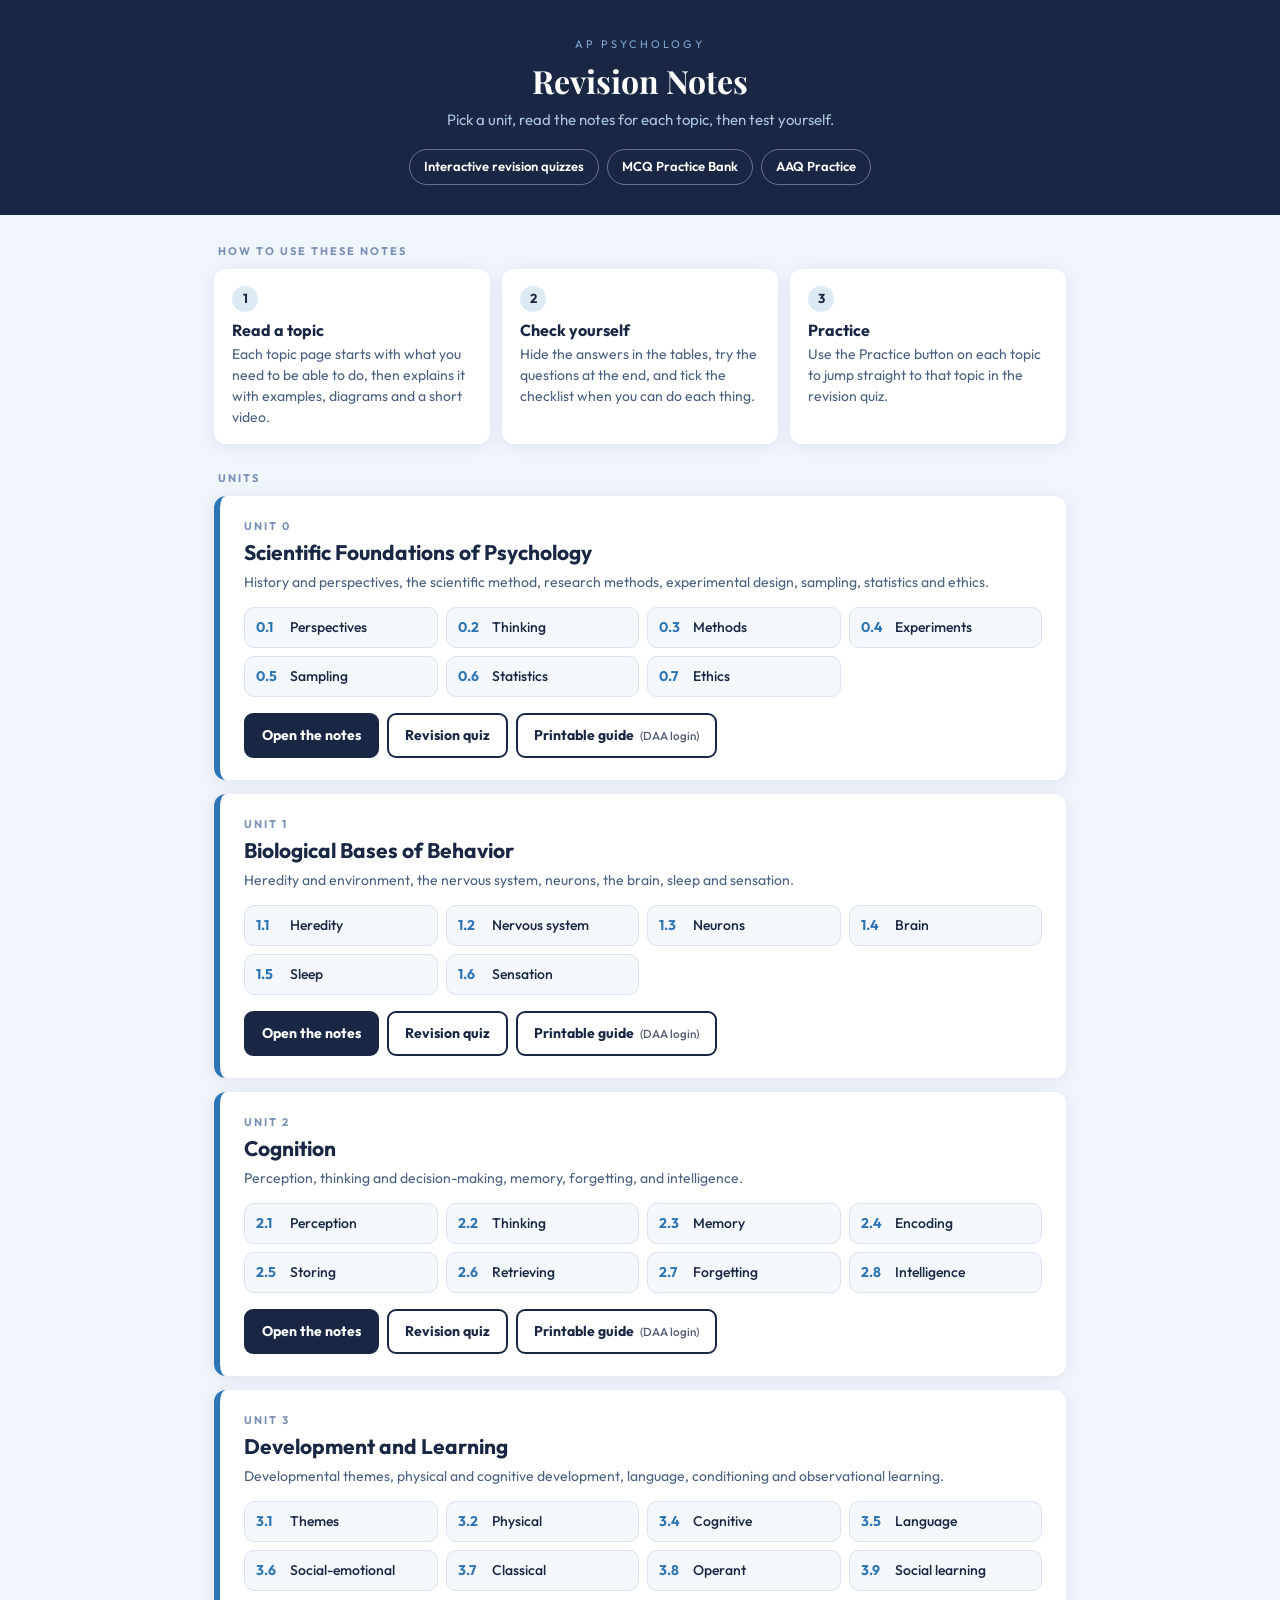
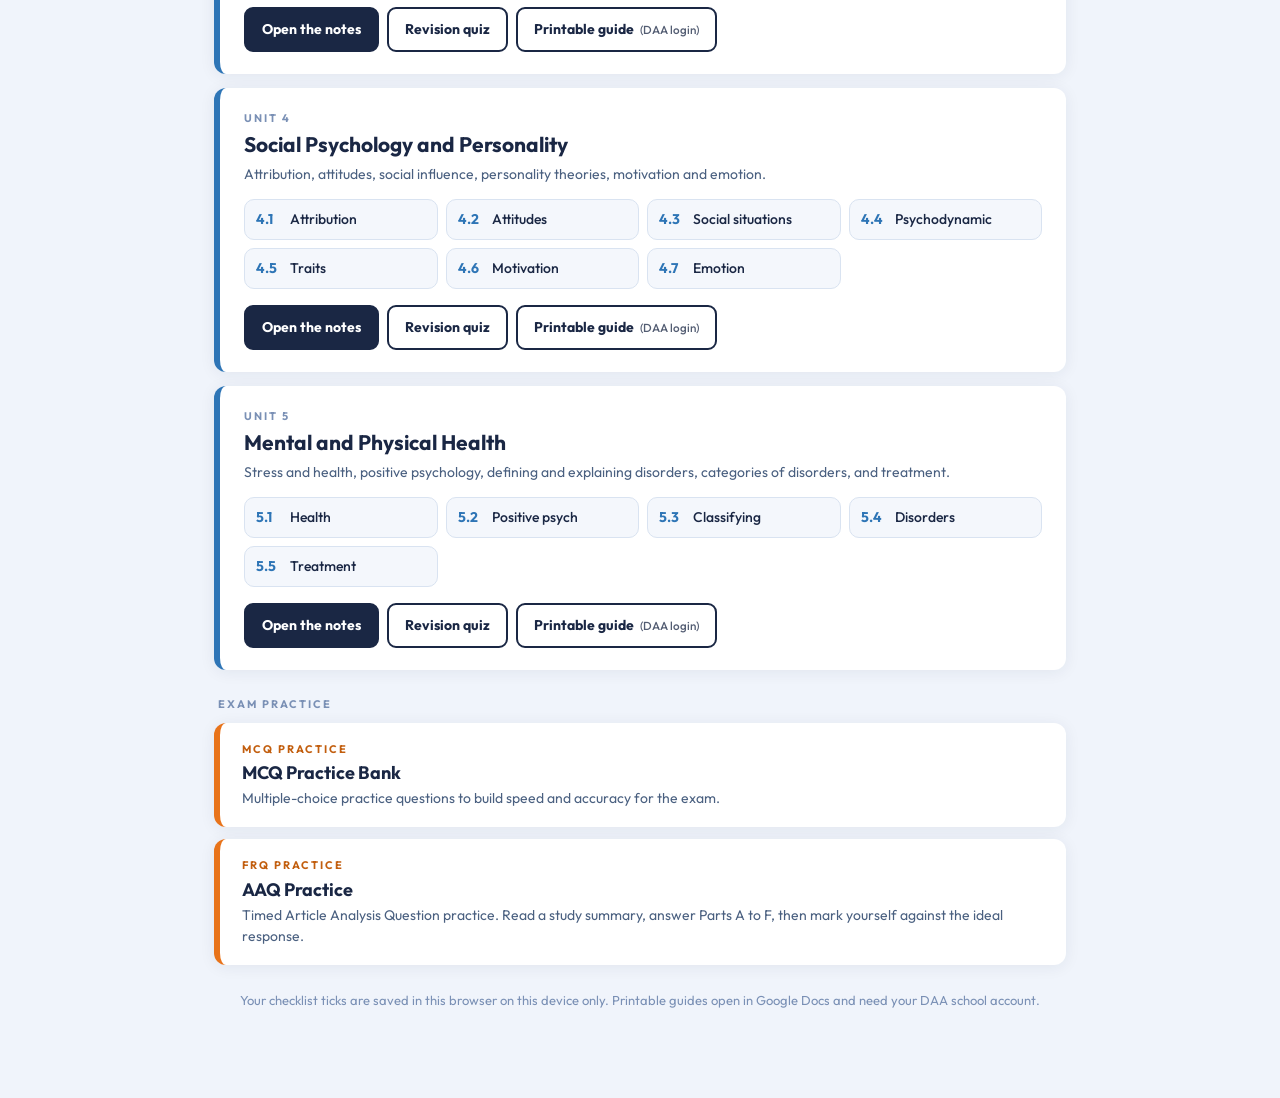
==== commit 4d52cfd8: "Add files via upload" ====
--- a/index.html
+++ b/index.html
@@ -3,86 +3,271 @@
 <head>
 <meta charset="UTF-8">
 <meta name="viewport" content="width=device-width, initial-scale=1.0">
-<title>AP Psychology Revision</title>
+<title>AP Psychology Revision Notes</title>
 <link rel="preconnect" href="https://fonts.googleapis.com">
 <link rel="preconnect" href="https://fonts.gstatic.com" crossorigin>
 <link href="https://fonts.googleapis.com/css2?family=Outfit:wght@400;500;600;700&family=Playfair+Display:wght@700&display=swap" rel="stylesheet">
 <style>
 *,*::before,*::after{box-sizing:border-box;margin:0;padding:0;}
-body{font-family:'Outfit',sans-serif;background:#f0f4fb;color:#1a2744;min-height:100vh;}
-header{background:#1a2744;color:#fff;padding:34px 20px 28px;text-align:center;}
+:root{--navy:#1a2744;--blue:#2E75B6;--light:#DEEAF1;--orange:#C55A11;--ink:#1a2744;--muted:#4a6080;--line:#d9e3f1;}
+body{font-family:'Outfit',sans-serif;background:#f0f4fb;color:var(--ink);min-height:100vh;line-height:1.5;}
+a{color:inherit;}
+header{background:var(--navy);color:#fff;padding:36px 20px 30px;text-align:center;}
 header .eyebrow{font-size:11px;letter-spacing:3px;text-transform:uppercase;color:#7fa8d4;margin-bottom:8px;}
-header h1{font-family:'Playfair Display',serif;font-size:30px;line-height:1.3;}
-header .subtitle{margin-top:8px;font-size:14px;color:#a8c4e0;}
-.wrap{max-width:760px;margin:30px auto;padding:0 14px 60px;display:flex;flex-direction:column;gap:14px;}
-.section-label{font-size:11px;letter-spacing:2px;text-transform:uppercase;color:#7a90b5;font-weight:700;margin-top:16px;padding-left:4px;}
-a.unit{display:block;background:#fff;border-radius:12px;padding:20px 24px;text-decoration:none;color:#1a2744;box-shadow:0 2px 16px rgba(26,39,68,.07);border-left:6px solid #2E75B6;transition:transform .15s,box-shadow .15s;}
-a.unit:hover{transform:translateY(-2px);box-shadow:0 4px 20px rgba(26,39,68,.12);}
-a.unit .tag{font-size:11px;letter-spacing:2px;text-transform:uppercase;color:#7a90b5;font-weight:700;}
-a.unit .title{font-size:20px;font-weight:700;margin-top:4px;}
-a.unit .desc{font-size:14px;color:#4a6080;margin-top:4px;line-height:1.5;}
-a.unit.practice{border-left-color:#E8731A;}
-a.unit.notes{border-left-color:#1a2744;background:#fbfcfe;}
-a.unit.notes .tag{color:#2E75B6;}
-a.unit.practice .tag{color:#C25E0E;}
+header h1{font-family:'Playfair Display',serif;font-size:32px;line-height:1.25;}
+header .subtitle{margin-top:8px;font-size:15px;color:#a8c4e0;}
+.toplinks{display:flex;flex-wrap:wrap;gap:8px;justify-content:center;margin-top:18px;}
+.toplinks a{font-size:13px;font-weight:600;text-decoration:none;color:#fff;border:1.5px solid rgba(255,255,255,.35);border-radius:999px;padding:7px 14px;}
+.toplinks a:hover{background:rgba(255,255,255,.12);}
+.wrap{max-width:880px;margin:28px auto;padding:0 14px 60px;}
+.section-label{font-size:11px;letter-spacing:2px;text-transform:uppercase;color:#7a90b5;font-weight:700;margin:26px 4px 10px;}
+.steps{display:grid;grid-template-columns:repeat(3,1fr);gap:12px;}
+.step{background:#fff;border-radius:12px;padding:16px 18px;box-shadow:0 2px 16px rgba(26,39,68,.07);}
+.step b{display:inline-flex;align-items:center;justify-content:center;width:26px;height:26px;border-radius:50%;background:var(--light);color:var(--navy);font-size:13px;margin-bottom:6px;}
+.step h3{font-size:16px;}
+.step p{font-size:14px;color:var(--muted);margin-top:2px;}
+.unit{background:#fff;border-radius:12px;padding:22px 24px;box-shadow:0 2px 16px rgba(26,39,68,.07);border-left:6px solid var(--blue);margin-bottom:14px;}
+.unit .tag{font-size:11px;letter-spacing:2px;text-transform:uppercase;color:#7a90b5;font-weight:700;}
+.unit h2{font-size:21px;margin-top:2px;}
+.unit h2 a{text-decoration:none;}
+.unit h2 a:hover{color:var(--blue);}
+.unit .desc{font-size:14px;color:var(--muted);margin-top:4px;}
+.chips{display:grid;grid-template-columns:repeat(auto-fill,minmax(180px,1fr));gap:8px;margin-top:14px;}
+.chip{display:flex;align-items:center;gap:8px;text-decoration:none;background:#f4f7fc;border:1.5px solid var(--line);border-radius:10px;padding:9px 11px;font-size:14px;font-weight:500;transition:border-color .15s,background .15s;}
+.chip:hover{border-color:var(--blue);background:#eaf3fc;}
+.chip .num{font-weight:700;color:var(--blue);min-width:26px;}
+.chip .nm{flex:1;}
+.chip .tick{font-size:12px;font-weight:700;color:#1e7b34;}
+.chip.done{border-color:#9fd3ad;background:#eef8f1;}
+.actions{display:flex;flex-wrap:wrap;gap:8px;margin-top:16px;}
+.btn{display:inline-flex;align-items:center;gap:6px;text-decoration:none;font-weight:700;font-size:14px;border-radius:9px;padding:10px 16px;border:2px solid var(--navy);}
+.btn small{font-weight:500;opacity:.75;}
+.btn-primary{background:var(--navy);color:#fff;}
+.btn-primary:hover{background:var(--blue);border-color:var(--blue);}
+.btn-ghost{background:#fff;color:var(--navy);}
+.btn-ghost:hover{background:var(--light);}
+.progress{margin-top:12px;}
+.progress .bar{height:7px;background:#e3eaf5;border-radius:4px;overflow:hidden;}
+.progress .bar span{display:block;height:100%;width:0;background:#2e9a4f;border-radius:4px;transition:width .4s;}
+.progress .ptext{font-size:12.5px;color:var(--muted);margin-top:5px;}
+a.practice{display:block;background:#fff;border-radius:12px;padding:18px 22px;text-decoration:none;box-shadow:0 2px 16px rgba(26,39,68,.07);border-left:6px solid #E8731A;margin-bottom:12px;transition:transform .15s,box-shadow .15s;}
+a.practice:hover{transform:translateY(-2px);box-shadow:0 4px 20px rgba(26,39,68,.12);}
+a.practice .tag{font-size:11px;letter-spacing:2px;text-transform:uppercase;color:#C25E0E;font-weight:700;}
+a.practice .title{font-size:18px;font-weight:700;margin-top:2px;}
+a.practice .desc{font-size:14px;color:var(--muted);margin-top:2px;}
+.foot{font-size:13px;color:#7a90b5;text-align:center;margin-top:26px;}
+.foot button{font-family:inherit;font-size:12px;color:#7a90b5;background:none;border:none;text-decoration:underline;cursor:pointer;}
+@media(max-width:640px){
+  header h1{font-size:26px;}
+  .steps{grid-template-columns:1fr;gap:8px;}
+  .step{padding:10px 14px;display:grid;grid-template-columns:30px 1fr;column-gap:8px;}
+  .step b{grid-row:span 2;margin:2px 0 0;}
+  .step h3{font-size:15px;}
+  .step p{font-size:13px;}
+  .unit{padding:18px 16px;}
+  .chips{grid-template-columns:1fr 1fr;}
+  .chip{font-size:13px;padding:8px 9px;}
+  .actions .btn{flex:1 1 100%;justify-content:center;}
+}
+@media print{header .toplinks,.actions,.progress,.foot{display:none;} body{background:#fff;} .unit{box-shadow:none;border:1px solid #ccc;}}
 </style>
 </head>
 <body>
 <header>
   <div class="eyebrow">AP Psychology</div>
-  <h1>Interactive Revision</h1>
-  <p class="subtitle">Choose a unit to start revising</p>
+  <h1>Revision Notes</h1>
+  <p class="subtitle">Pick a unit, read the notes for each topic, then test yourself.</p>
+  <nav class="toplinks" aria-label="Other revision tools">
+    <a href="https://psych4everybody.github.io/psych-revision/">Interactive revision quizzes</a>
+    <a href="https://psych4everybody.github.io/AP-psych-MCQ-Practice/practice.html">MCQ Practice Bank</a>
+    <a href="https://psych4everybody.github.io/psych-revision/aaq_practice.html">AAQ Practice</a>
+  </nav>
 </header>
-<div class="wrap">
-  <div class="section-label" style="margin-top:0;">Revision notes</div>
-  <a class="unit notes" href="notes/">
-    <div class="tag">Read first</div>
-    <div class="title">Revision Notes, Units 0 to 5</div>
-    <div class="desc">Topic-by-topic notes with examples, diagrams, short videos and self-checks. Each topic links straight to its quiz below.</div>
-  </a>
-  <div class="section-label">Interactive revision</div>
-  <a class="unit" href="unit0_revision_quiz.html">
-    <div class="tag">Unit 0</div>
-    <div class="title">Scientific Foundations of Psychology</div>
-    <div class="desc">History and perspectives, research methods, experimental design, sampling, statistics, and ethics.</div>
-  </a>
-  <a class="unit" href="unit1_revision_quiz.html">
-    <div class="tag">Unit 1</div>
-    <div class="title">Biological Bases of Behavior</div>
-    <div class="desc">Heredity and environment, the nervous system, neurons, the brain, sleep, and sensation.</div>
-  </a>
-  <a class="unit" href="unit2_revision_quiz.html">
-    <div class="tag">Unit 2</div>
-    <div class="title">Cognition</div>
-    <div class="desc">Perception, thinking and decision-making, memory, forgetting, and intelligence.</div>
-  </a>
-  <a class="unit" href="unit3_revision_quiz.html">
-    <div class="tag">Unit 3</div>
-    <div class="title">Development and Learning</div>
-    <div class="desc">Developmental themes, physical and cognitive development, language, conditioning, and observational learning.</div>
-  </a>
-  <a class="unit" href="unit4_revision_quiz.html">
-    <div class="tag">Unit 4</div>
-    <div class="title">Social Psychology and Personality</div>
-    <div class="desc">Attribution, attitudes, social influence, personality theories, motivation, and emotion.</div>
-  </a>
-  <a class="unit" href="unit5_revision_quiz.html">
-    <div class="tag">Unit 5</div>
-    <div class="title">Mental and Physical Health</div>
-    <div class="desc">Stress and health, positive psychology, defining and explaining disorders, categories of disorders, and treatment.</div>
-  </a>
+<main class="wrap">
+  <div class="section-label">How to use these notes</div>
+  <div class="steps">
+    <div class="step"><b>1</b><h3>Read a topic</h3><p>Each topic page starts with what you need to be able to do, then explains it with examples, diagrams and a short video.</p></div>
+    <div class="step"><b>2</b><h3>Check yourself</h3><p>Hide the answers in the tables, try the questions at the end, and tick the checklist when you can do each thing.</p></div>
+    <div class="step"><b>3</b><h3>Practice</h3><p>Use the Practice button on each topic to jump straight to that topic in the revision quiz.</p></div>
+  </div>
+
+  <div class="section-label">Units</div>
+  <section class="unit" id="unit0">
+    <div class="unit-head">
+      <div>
+        <div class="tag">Unit 0</div>
+        <h2><a href="Unit0_Notes.html">Scientific Foundations of Psychology</a></h2>
+        <p class="desc">History and perspectives, the scientific method, research methods, experimental design, sampling, statistics and ethics.</p>
+      </div>
+    </div>
+    <div class="progress" data-unit="0" hidden>
+      <div class="bar"><span></span></div>
+      <p class="ptext"></p>
+    </div>
+    <div class="chips">
+      <a class="chip" href="Unit0_Notes.html#t0-1" data-chip="u0-t0-1" title="History and Perspectives"><span class="num">0.1</span><span class="nm">Perspectives</span><span class="tick" aria-hidden="true"></span></a><a class="chip" href="Unit0_Notes.html#t0-2" data-chip="u0-t0-2" title="Scientific Method and Critical Thinking"><span class="num">0.2</span><span class="nm">Thinking</span><span class="tick" aria-hidden="true"></span></a><a class="chip" href="Unit0_Notes.html#t0-3" data-chip="u0-t0-3" title="Research Methods"><span class="num">0.3</span><span class="nm">Methods</span><span class="tick" aria-hidden="true"></span></a><a class="chip" href="Unit0_Notes.html#t0-4" data-chip="u0-t0-4" title="Experimental Design"><span class="num">0.4</span><span class="nm">Experiments</span><span class="tick" aria-hidden="true"></span></a><a class="chip" href="Unit0_Notes.html#t0-5" data-chip="u0-t0-5" title="Sampling"><span class="num">0.5</span><span class="nm">Sampling</span><span class="tick" aria-hidden="true"></span></a><a class="chip" href="Unit0_Notes.html#t0-6" data-chip="u0-t0-6" title="Statistics"><span class="num">0.6</span><span class="nm">Statistics</span><span class="tick" aria-hidden="true"></span></a><a class="chip" href="Unit0_Notes.html#t0-7" data-chip="u0-t0-7" title="Ethics"><span class="num">0.7</span><span class="nm">Ethics</span><span class="tick" aria-hidden="true"></span></a>
+    </div>
+    <div class="actions">
+      <a class="btn btn-primary" href="Unit0_Notes.html">Open the notes</a>
+      <a class="btn btn-ghost" href="https://psych4everybody.github.io/psych-revision/unit0_revision_quiz.html">Revision quiz</a>
+      <a class="btn btn-ghost" href="https://docs.google.com/document/d/1Vdn-Rzcr1TV8n5AD2j-xx_7qZoqAO9nLxYLYLqCUs1U/edit?tab=t.0" target="_blank" rel="noopener">Printable guide <small>(DAA login)</small></a>
+    </div>
+  </section>
+  <section class="unit" id="unit1">
+    <div class="unit-head">
+      <div>
+        <div class="tag">Unit 1</div>
+        <h2><a href="Unit1_Notes.html">Biological Bases of Behavior</a></h2>
+        <p class="desc">Heredity and environment, the nervous system, neurons, the brain, sleep and sensation.</p>
+      </div>
+    </div>
+    <div class="progress" data-unit="1" hidden>
+      <div class="bar"><span></span></div>
+      <p class="ptext"></p>
+    </div>
+    <div class="chips">
+      <a class="chip" href="Unit1_Notes.html#t1-1" data-chip="u1-t1-1" title="Interaction of Heredity and Environment"><span class="num">1.1</span><span class="nm">Heredity</span><span class="tick" aria-hidden="true"></span></a><a class="chip" href="Unit1_Notes.html#t1-2" data-chip="u1-t1-2" title="Overview of the Nervous System"><span class="num">1.2</span><span class="nm">Nervous system</span><span class="tick" aria-hidden="true"></span></a><a class="chip" href="Unit1_Notes.html#t1-3" data-chip="u1-t1-3" title="The Neuron and Neural Firing"><span class="num">1.3</span><span class="nm">Neurons</span><span class="tick" aria-hidden="true"></span></a><a class="chip" href="Unit1_Notes.html#t1-4" data-chip="u1-t1-4" title="The Brain"><span class="num">1.4</span><span class="nm">Brain</span><span class="tick" aria-hidden="true"></span></a><a class="chip" href="Unit1_Notes.html#t1-5" data-chip="u1-t1-5" title="Sleep"><span class="num">1.5</span><span class="nm">Sleep</span><span class="tick" aria-hidden="true"></span></a><a class="chip" href="Unit1_Notes.html#t1-6" data-chip="u1-t1-6" title="Sensation"><span class="num">1.6</span><span class="nm">Sensation</span><span class="tick" aria-hidden="true"></span></a>
+    </div>
+    <div class="actions">
+      <a class="btn btn-primary" href="Unit1_Notes.html">Open the notes</a>
+      <a class="btn btn-ghost" href="https://psych4everybody.github.io/psych-revision/unit1_revision_quiz.html">Revision quiz</a>
+      <a class="btn btn-ghost" href="https://docs.google.com/document/d/1s3E7YtV9hcPSRQwfuUcp2K_gTKalLcfgP0g5StFlfM8/edit?tab=t.0" target="_blank" rel="noopener">Printable guide <small>(DAA login)</small></a>
+    </div>
+  </section>
+  <section class="unit" id="unit2">
+    <div class="unit-head">
+      <div>
+        <div class="tag">Unit 2</div>
+        <h2><a href="Unit2_Notes.html">Cognition</a></h2>
+        <p class="desc">Perception, thinking and decision-making, memory, forgetting, and intelligence.</p>
+      </div>
+    </div>
+    <div class="progress" data-unit="2" hidden>
+      <div class="bar"><span></span></div>
+      <p class="ptext"></p>
+    </div>
+    <div class="chips">
+      <a class="chip" href="Unit2_Notes.html#t2-1" data-chip="u2-t2-1" title="Perception"><span class="num">2.1</span><span class="nm">Perception</span><span class="tick" aria-hidden="true"></span></a><a class="chip" href="Unit2_Notes.html#t2-2" data-chip="u2-t2-2" title="Thinking, Problem-Solving, Judgments, and Decision-Making"><span class="num">2.2</span><span class="nm">Thinking</span><span class="tick" aria-hidden="true"></span></a><a class="chip" href="Unit2_Notes.html#t2-3" data-chip="u2-t2-3" title="Introduction to Memory"><span class="num">2.3</span><span class="nm">Memory</span><span class="tick" aria-hidden="true"></span></a><a class="chip" href="Unit2_Notes.html#t2-4" data-chip="u2-t2-4" title="Encoding Memories"><span class="num">2.4</span><span class="nm">Encoding</span><span class="tick" aria-hidden="true"></span></a><a class="chip" href="Unit2_Notes.html#t2-5" data-chip="u2-t2-5" title="Storing Memories"><span class="num">2.5</span><span class="nm">Storing</span><span class="tick" aria-hidden="true"></span></a><a class="chip" href="Unit2_Notes.html#t2-6" data-chip="u2-t2-6" title="Retrieving Memories"><span class="num">2.6</span><span class="nm">Retrieving</span><span class="tick" aria-hidden="true"></span></a><a class="chip" href="Unit2_Notes.html#t2-7" data-chip="u2-t2-7" title="Forgetting and Other Memory Challenges"><span class="num">2.7</span><span class="nm">Forgetting</span><span class="tick" aria-hidden="true"></span></a><a class="chip" href="Unit2_Notes.html#t2-8" data-chip="u2-t2-8" title="Intelligence and Achievement"><span class="num">2.8</span><span class="nm">Intelligence</span><span class="tick" aria-hidden="true"></span></a>
+    </div>
+    <div class="actions">
+      <a class="btn btn-primary" href="Unit2_Notes.html">Open the notes</a>
+      <a class="btn btn-ghost" href="https://psych4everybody.github.io/psych-revision/unit2_revision_quiz.html">Revision quiz</a>
+      <a class="btn btn-ghost" href="https://docs.google.com/document/d/1_TAqTY5gPHjjr_UPE9ERvevpP0ET34urkdCZKaqhCPc/edit?tab=t.0" target="_blank" rel="noopener">Printable guide <small>(DAA login)</small></a>
+    </div>
+  </section>
+  <section class="unit" id="unit3">
+    <div class="unit-head">
+      <div>
+        <div class="tag">Unit 3</div>
+        <h2><a href="Unit3_Notes.html">Development and Learning</a></h2>
+        <p class="desc">Developmental themes, physical and cognitive development, language, conditioning and observational learning.</p>
+      </div>
+    </div>
+    <div class="progress" data-unit="3" hidden>
+      <div class="bar"><span></span></div>
+      <p class="ptext"></p>
+    </div>
+    <div class="chips">
+      <a class="chip" href="Unit3_Notes.html#t3-1" data-chip="u3-t3-1" title="Themes and Methods in Developmental Psychology"><span class="num">3.1</span><span class="nm">Themes</span><span class="tick" aria-hidden="true"></span></a><a class="chip" href="Unit3_Notes.html#t3-2" data-chip="u3-t3-2" title="Physical Development Across the Lifespan"><span class="num">3.2</span><span class="nm">Physical</span><span class="tick" aria-hidden="true"></span></a><a class="chip" href="Unit3_Notes.html#t3-4" data-chip="u3-t3-4" title="Cognitive Development Across the Lifespan"><span class="num">3.4</span><span class="nm">Cognitive</span><span class="tick" aria-hidden="true"></span></a><a class="chip" href="Unit3_Notes.html#t3-5" data-chip="u3-t3-5" title="Communication and Language Development"><span class="num">3.5</span><span class="nm">Language</span><span class="tick" aria-hidden="true"></span></a><a class="chip" href="Unit3_Notes.html#t3-6" data-chip="u3-t3-6" title="Social-Emotional Development Across the Lifespan"><span class="num">3.6</span><span class="nm">Social-emotional</span><span class="tick" aria-hidden="true"></span></a><a class="chip" href="Unit3_Notes.html#t3-7" data-chip="u3-t3-7" title="Classical Conditioning"><span class="num">3.7</span><span class="nm">Classical</span><span class="tick" aria-hidden="true"></span></a><a class="chip" href="Unit3_Notes.html#t3-8" data-chip="u3-t3-8" title="Operant Conditioning"><span class="num">3.8</span><span class="nm">Operant</span><span class="tick" aria-hidden="true"></span></a><a class="chip" href="Unit3_Notes.html#t3-9" data-chip="u3-t3-9" title="Social, Cognitive, and Neurological Factors in Learning"><span class="num">3.9</span><span class="nm">Social learning</span><span class="tick" aria-hidden="true"></span></a>
+    </div>
+    <div class="actions">
+      <a class="btn btn-primary" href="Unit3_Notes.html">Open the notes</a>
+      <a class="btn btn-ghost" href="https://psych4everybody.github.io/psych-revision/unit3_revision_quiz.html">Revision quiz</a>
+      <a class="btn btn-ghost" href="https://docs.google.com/document/d/1t5F9EUubgyoHRKTg_-jk2q7NXCT0zqs4gKiReoVfJr0/edit?tab=t.0" target="_blank" rel="noopener">Printable guide <small>(DAA login)</small></a>
+    </div>
+  </section>
+  <section class="unit" id="unit4">
+    <div class="unit-head">
+      <div>
+        <div class="tag">Unit 4</div>
+        <h2><a href="Unit4_Notes.html">Social Psychology and Personality</a></h2>
+        <p class="desc">Attribution, attitudes, social influence, personality theories, motivation and emotion.</p>
+      </div>
+    </div>
+    <div class="progress" data-unit="4" hidden>
+      <div class="bar"><span></span></div>
+      <p class="ptext"></p>
+    </div>
+    <div class="chips">
+      <a class="chip" href="Unit4_Notes.html#t4-1" data-chip="u4-t4-1" title="Attribution Theory and Person Perception"><span class="num">4.1</span><span class="nm">Attribution</span><span class="tick" aria-hidden="true"></span></a><a class="chip" href="Unit4_Notes.html#t4-2" data-chip="u4-t4-2" title="Attitude Formation and Attitude Change"><span class="num">4.2</span><span class="nm">Attitudes</span><span class="tick" aria-hidden="true"></span></a><a class="chip" href="Unit4_Notes.html#t4-3" data-chip="u4-t4-3" title="Psychology of Social Situations"><span class="num">4.3</span><span class="nm">Social situations</span><span class="tick" aria-hidden="true"></span></a><a class="chip" href="Unit4_Notes.html#t4-4" data-chip="u4-t4-4" title="Psychodynamic and Humanistic Theories of Personality"><span class="num">4.4</span><span class="nm">Psychodynamic</span><span class="tick" aria-hidden="true"></span></a><a class="chip" href="Unit4_Notes.html#t4-5" data-chip="u4-t4-5" title="Social-Cognitive and Trait Theories of Personality"><span class="num">4.5</span><span class="nm">Traits</span><span class="tick" aria-hidden="true"></span></a><a class="chip" href="Unit4_Notes.html#t4-6" data-chip="u4-t4-6" title="Motivation"><span class="num">4.6</span><span class="nm">Motivation</span><span class="tick" aria-hidden="true"></span></a><a class="chip" href="Unit4_Notes.html#t4-7" data-chip="u4-t4-7" title="Emotion"><span class="num">4.7</span><span class="nm">Emotion</span><span class="tick" aria-hidden="true"></span></a>
+    </div>
+    <div class="actions">
+      <a class="btn btn-primary" href="Unit4_Notes.html">Open the notes</a>
+      <a class="btn btn-ghost" href="https://psych4everybody.github.io/psych-revision/unit4_revision_quiz.html">Revision quiz</a>
+      <a class="btn btn-ghost" href="https://docs.google.com/document/d/19I2vrJ8N5N-_0VrINr_ElfcJ8Gjd5_0131utWKR_BHs/edit?tab=t.0" target="_blank" rel="noopener">Printable guide <small>(DAA login)</small></a>
+    </div>
+  </section>
+  <section class="unit" id="unit5">
+    <div class="unit-head">
+      <div>
+        <div class="tag">Unit 5</div>
+        <h2><a href="Unit5_Notes.html">Mental and Physical Health</a></h2>
+        <p class="desc">Stress and health, positive psychology, defining and explaining disorders, categories of disorders, and treatment.</p>
+      </div>
+    </div>
+    <div class="progress" data-unit="5" hidden>
+      <div class="bar"><span></span></div>
+      <p class="ptext"></p>
+    </div>
+    <div class="chips">
+      <a class="chip" href="Unit5_Notes.html#t5-1" data-chip="u5-t5-1" title="Introduction to Health Psychology"><span class="num">5.1</span><span class="nm">Health</span><span class="tick" aria-hidden="true"></span></a><a class="chip" href="Unit5_Notes.html#t5-2" data-chip="u5-t5-2" title="Positive Psychology"><span class="num">5.2</span><span class="nm">Positive psych</span><span class="tick" aria-hidden="true"></span></a><a class="chip" href="Unit5_Notes.html#t5-3" data-chip="u5-t5-3" title="Explaining and Classifying Psychological Disorders"><span class="num">5.3</span><span class="nm">Classifying</span><span class="tick" aria-hidden="true"></span></a><a class="chip" href="Unit5_Notes.html#t5-4" data-chip="u5-t5-4" title="Selection of Categories of Psychological Disorders"><span class="num">5.4</span><span class="nm">Disorders</span><span class="tick" aria-hidden="true"></span></a><a class="chip" href="Unit5_Notes.html#t5-5" data-chip="u5-t5-5" title="Treatment of Psychological Disorders"><span class="num">5.5</span><span class="nm">Treatment</span><span class="tick" aria-hidden="true"></span></a>
+    </div>
+    <div class="actions">
+      <a class="btn btn-primary" href="Unit5_Notes.html">Open the notes</a>
+      <a class="btn btn-ghost" href="https://psych4everybody.github.io/psych-revision/unit5_revision_quiz.html">Revision quiz</a>
+      <a class="btn btn-ghost" href="https://docs.google.com/document/d/15CAmD2wDKpwkp5ZW7_prXjhuZPLgUxLhSXylBQoCivc/edit?tab=t.0" target="_blank" rel="noopener">Printable guide <small>(DAA login)</small></a>
+    </div>
+  </section>
 
   <div class="section-label">Exam practice</div>
-  <a class="unit practice" href="https://psych4everybody.github.io/AP-psych-MCQ-Practice/practice.html">
+  <a class="practice" href="https://psych4everybody.github.io/AP-psych-MCQ-Practice/practice.html">
     <div class="tag">MCQ Practice</div>
     <div class="title">MCQ Practice Bank</div>
     <div class="desc">Multiple-choice practice questions to build speed and accuracy for the exam.</div>
   </a>
-  <a class="unit practice" href="aaq_practice.html">
+  <a class="practice" href="https://psych4everybody.github.io/psych-revision/aaq_practice.html">
     <div class="tag">FRQ Practice</div>
     <div class="title">AAQ Practice</div>
     <div class="desc">Timed Article Analysis Question practice. Read a study summary, answer Parts A to F, then mark yourself against the ideal response.</div>
   </a>
-</div>
+
+  <p class="foot">Your checklist ticks are saved in this browser on this device only. Printable guides open in Google Docs and need your DAA school account.<br><button type="button" id="resetBtn" hidden>Clear my ticks on this device</button></p>
+</main>
+<script>
+(function(){
+  var DATA={"0": [{"keys": ["appsych_t01_checklist"], "total": 5, "chip": "t0-1"}, {"keys": ["appsych_t02_checklist"], "total": 6, "chip": "t0-2"}, {"keys": ["appsych_t03_checklist"], "total": 5, "chip": "t0-3"}, {"keys": ["appsych_t04_checklist"], "total": 5, "chip": "t0-4"}, {"keys": ["appsych_t05_checklist"], "total": 4, "chip": "t0-5"}, {"keys": ["appsych_t06_checklist"], "total": 6, "chip": "t0-6"}, {"keys": ["appsych_t07_checklist"], "total": 4, "chip": "t0-7"}], "1": [{"keys": ["appsych_u1_t11_checklist"], "total": 5, "chip": "t1-1"}, {"keys": ["appsych_u1_t12_checklist"], "total": 4, "chip": "t1-2"}, {"keys": ["appsych_u1_t13_checklist"], "total": 7, "chip": "t1-3"}, {"keys": ["appsych_u1_t14_checklist"], "total": 7, "chip": "t1-4"}, {"keys": ["appsych_u1_t15_checklist"], "total": 5, "chip": "t1-5"}, {"keys": ["appsych_u1_t16_checklist"], "total": 7, "chip": "t1-6"}], "2": [{"keys": ["appsych_t21_checklist"], "total": 6, "chip": "t2-1"}, {"keys": ["appsych_t22_checklist"], "total": 5, "chip": "t2-2"}, {"keys": ["appsych_t23_checklist"], "total": 5, "chip": "t2-3"}, {"keys": ["appsych_t24_checklist"], "total": 4, "chip": "t2-4"}, {"keys": ["appsych_t25_checklist"], "total": 4, "chip": "t2-5"}, {"keys": ["appsych_t26_checklist"], "total": 3, "chip": "t2-6"}, {"keys": ["appsych_t27_checklist"], "total": 4, "chip": "t2-7"}, {"keys": ["appsych_t28_checklist"], "total": 6, "chip": "t2-8"}], "3": [{"keys": ["appsych_t31_checklist"], "total": 4, "chip": "t3-1"}, {"keys": ["appsych_t32_checklist"], "total": 5, "chip": "t3-2"}, {"keys": ["appsych_t34_checklist"], "total": 5, "chip": "t3-4"}, {"keys": ["appsych_t35_checklist"], "total": 4, "chip": "t3-5"}, {"keys": ["appsych_t36_checklist"], "total": 7, "chip": "t3-6"}, {"keys": ["appsych_t37_checklist"], "total": 5, "chip": "t3-7"}, {"keys": ["appsych_t38_checklist"], "total": 5, "chip": "t3-8"}, {"keys": ["appsych_t39_checklist"], "total": 5, "chip": "t3-9"}], "4": [{"keys": ["appsych_t41_checklist"], "total": 5, "chip": "t4-1"}, {"keys": ["appsych_t42_checklist"], "total": 4, "chip": "t4-2"}, {"keys": ["appsych_t43_checklist"], "total": 6, "chip": "t4-3"}, {"keys": ["appsych_t44_checklist"], "total": 4, "chip": "t4-4"}, {"keys": ["appsych_t45_checklist"], "total": 4, "chip": "t4-5"}, {"keys": ["appsych_t46_checklist"], "total": 6, "chip": "t4-6"}, {"keys": ["appsych_t47_checklist"], "total": 4, "chip": "t4-7"}], "5": [{"keys": ["appsych_t51_checklist"], "total": 6, "chip": "t5-1"}, {"keys": ["appsych_t52_checklist"], "total": 4, "chip": "t5-2"}, {"keys": ["appsych_t53_checklist"], "total": 5, "chip": "t5-3"}, {"keys": ["appsych_t54_checklist"], "total": 6, "chip": "t5-4"}, {"keys": ["appsych_t55_checklist"], "total": 6, "chip": "t5-5"}]};
+  var any=false, allKeys=[];
+  function read(k){try{return JSON.parse(localStorage.getItem(k)||'{}')||{};}catch(e){return {};}}
+  Object.keys(DATA).forEach(function(u){
+    var got=0,total=0;
+    DATA[u].forEach(function(t){
+      var n=0;
+      t.keys.forEach(function(k){allKeys.push(k);var s=read(k);Object.keys(s).forEach(function(x){if(s[x])n++;});});
+      n=Math.min(n,t.total); got+=n; total+=t.total;
+      var chip=document.querySelector('[data-chip="u'+u+'-'+t.chip+'"]');
+      if(chip&&n>0){
+        chip.querySelector('.tick').textContent=(n===t.total?'\u2713 ':'')+n+'/'+t.total;
+        if(n===t.total)chip.classList.add('done');
+        chip.setAttribute('aria-label',chip.title+': '+n+' of '+t.total+' checklist items ticked');
+      }
+    });
+    if(got>0){
+      any=true;
+      var p=document.querySelector('.progress[data-unit="'+u+'"]');
+      p.hidden=false;
+      p.querySelector('.bar span').style.width=Math.round(got/total*100)+'%';
+      p.querySelector('.ptext').textContent='Your checklist: '+got+' of '+total+' ticked on this device';
+    }
+  });
+  var rb=document.getElementById('resetBtn');
+  if(any){rb.hidden=false;}
+  var armed=false;
+  rb.addEventListener('click',function(){
+    if(!armed){armed=true;rb.textContent='Click again to clear all ticks';return;}
+    allKeys.forEach(function(k){try{localStorage.removeItem(k);}catch(e){}});
+    location.reload();
+  });
+})();
+</script>
 </body>
 </html>
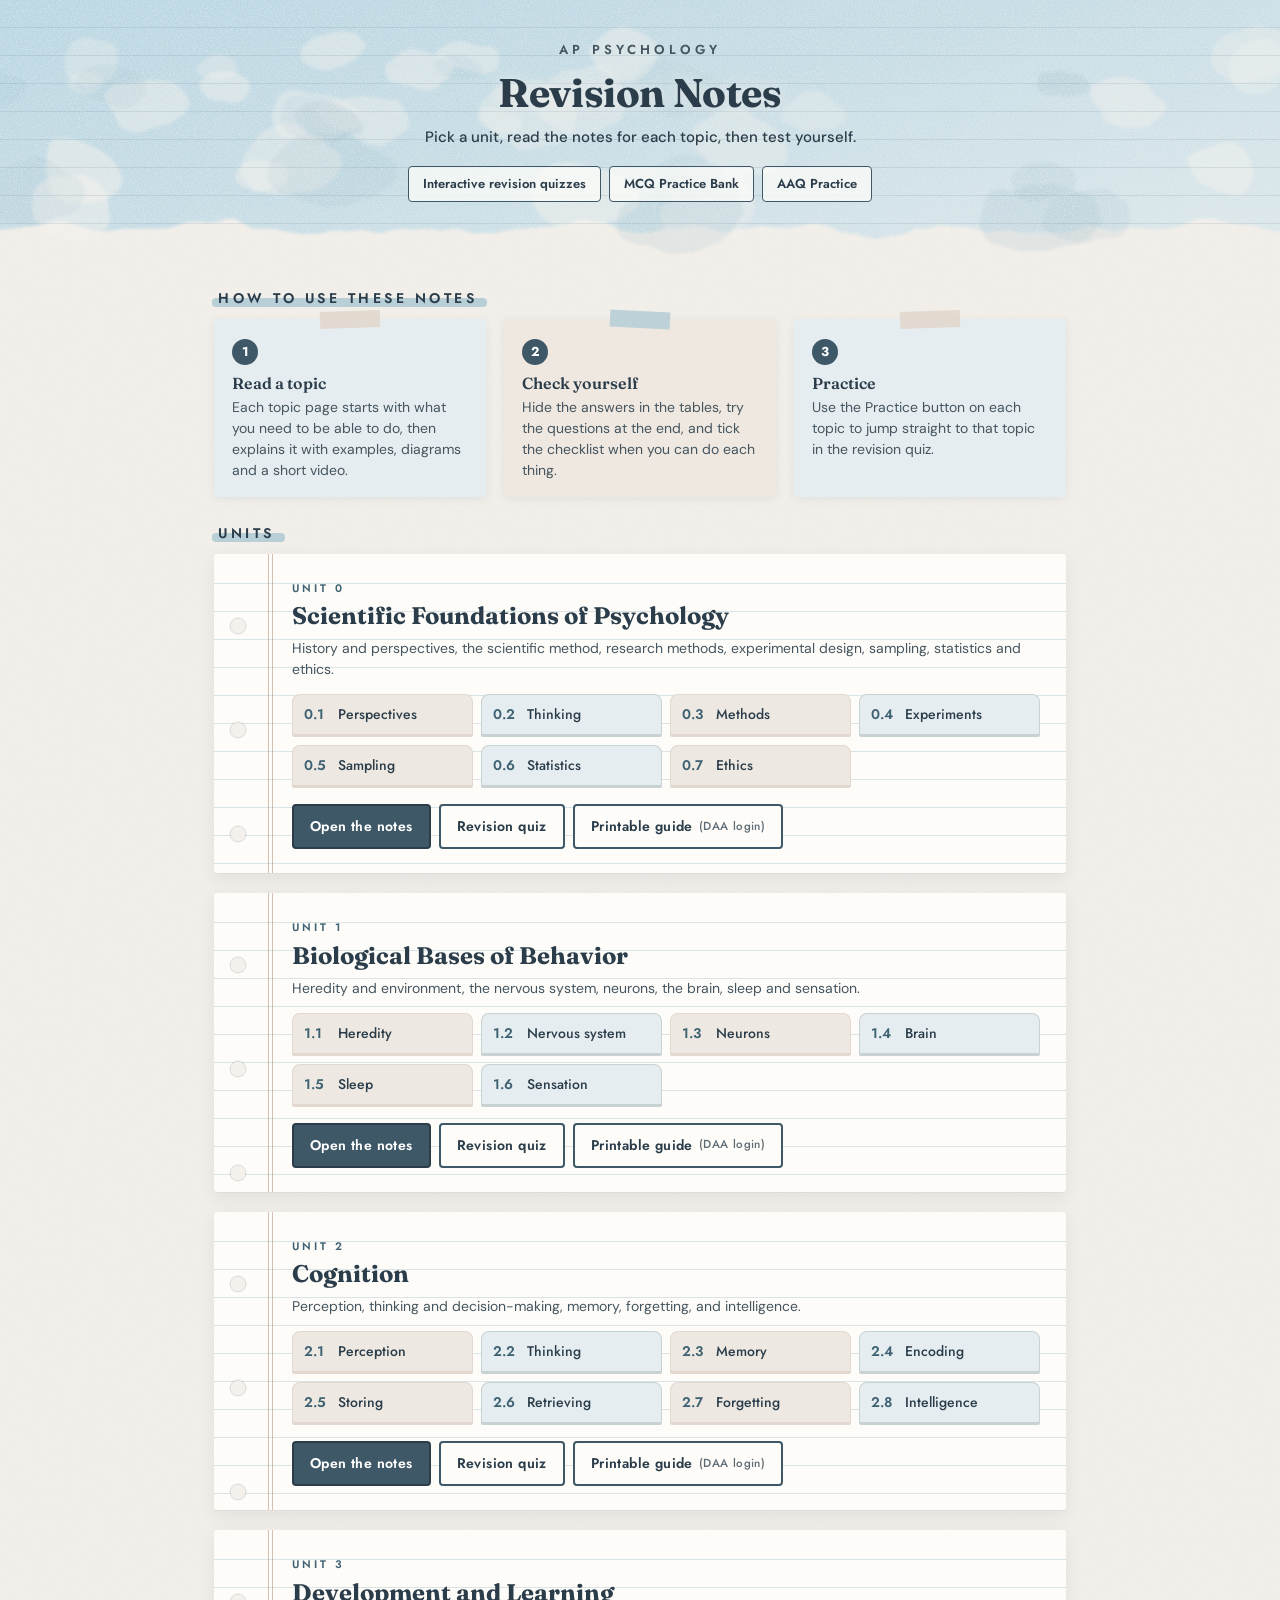
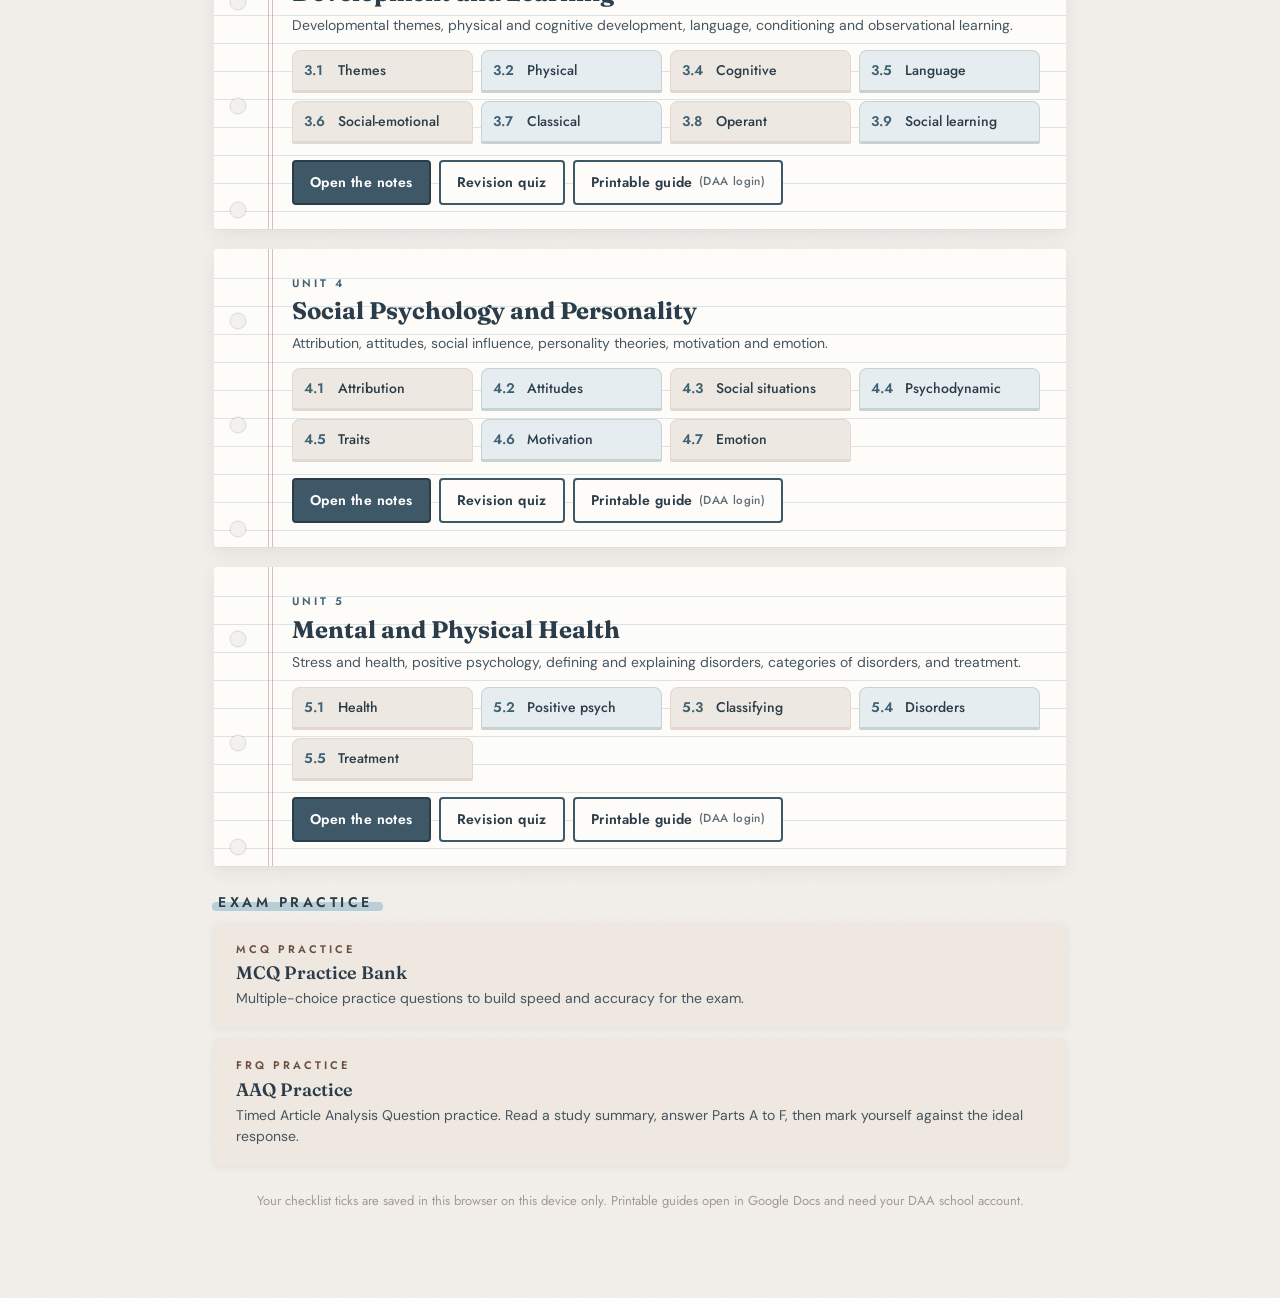
==== commit b22f6147: "Notebook theme for the notes site (cloud palette) - New shared theme.css used by the notes home page" ====
--- a/index.html
+++ b/index.html
@@ -6,7 +6,7 @@
 <title>AP Psychology Revision Notes</title>
 <link rel="preconnect" href="https://fonts.googleapis.com">
 <link rel="preconnect" href="https://fonts.gstatic.com" crossorigin>
-<link href="https://fonts.googleapis.com/css2?family=Outfit:wght@400;500;600;700&family=Playfair+Display:wght@700&display=swap" rel="stylesheet">
+<link href="https://fonts.googleapis.com/css2?family=DM+Sans:wght@400;500;600;700&family=Fraunces:opsz,wght@9..144,600;9..144,700&family=Jost:wght@500;600&display=swap" rel="stylesheet">
 <style>
 *,*::before,*::after{box-sizing:border-box;margin:0;padding:0;}
 :root{--navy:#1a2744;--blue:#2E75B6;--light:#DEEAF1;--orange:#C55A11;--ink:#1a2744;--muted:#4a6080;--line:#d9e3f1;}
@@ -71,6 +71,7 @@
 }
 @media print{header .toplinks,.actions,.progress,.foot{display:none;} body{background:#fff;} .unit{box-shadow:none;border:1px solid #ccc;}}
 </style>
+<link rel="stylesheet" href="theme.css">
 </head>
 <body>
 <header>
--- a/theme.css
+++ b/theme.css
@@ -0,0 +1,221 @@
+/* ============================================================
+   AP Psychology Revision Notes: notebook theme (cloud palette)
+   Shared by index.html and every UnitN_Notes.html.
+   Palette: dusty blue #B9CFD8, cloud #EDE8E1, sand #E2D8CF, mist #C9D2D3
+   Text colours are darkened so all text meets WCAG AA contrast.
+   Solid fills only behind text (no watercolour washes) for readability.
+   ============================================================ */
+:root{
+  --paper:#f4f1ec; --page:#fdfcf9;
+  --ink:#2b3d4a; --muted:#45555f; --navy:#2b3d4a;
+  --blue:#3f6273; --light:#dfe9ee; --bg:#f4f1ec; --orange:#6a5041;
+  --pblue:#b9cfd8; --cloud:#ede8e1; --sand:#e2d8cf; --mist:#c9d2d3;
+  --slate:#3f5867; --pencil:#a59a90; --rule:rgba(110,150,170,.24); --margin:rgba(176,130,110,.5);
+  --line:#d9d2c8;
+}
+body{font-family:'DM Sans',Arial,sans-serif;color:var(--ink);
+  background-color:var(--paper);
+  background-image:url("data:image/svg+xml,%3Csvg xmlns='http://www.w3.org/2000/svg' width='240' height='240'%3E%3Cfilter id='n'%3E%3CfeTurbulence type='fractalNoise' baseFrequency='.85' numOctaves='3' stitchTiles='stitch'/%3E%3CfeColorMatrix values='0 0 0 0 .45  0 0 0 0 .42  0 0 0 0 .38  0 0 0 .08 0'/%3E%3C/filter%3E%3Crect width='100%25' height='100%25' filter='url(%23n)'/%3E%3C/svg%3E");}
+a{color:var(--blue);}
+svg.defs{position:absolute;width:0;height:0;}
+
+/* header: blue wash on lined stationery */
+header{position:relative;overflow:hidden;color:var(--ink);padding:40px 20px 58px;
+  background:url(assets/header-wash.svg) center bottom/cover no-repeat;}
+header::after{content:"";position:absolute;inset:0 0 30px;pointer-events:none;z-index:1;
+  background:repeating-linear-gradient(to bottom,transparent 0 27px,rgba(70,100,120,.13) 27px 28px);}
+header>*{position:relative;z-index:2;}
+header .eyebrow{font-family:'Jost',sans-serif;font-weight:600;font-size:13px;letter-spacing:4px;color:var(--muted);}
+header h1{font-family:'Fraunces',serif;font-weight:700;font-size:40px;letter-spacing:-.4px;color:var(--ink);text-shadow:0 0 16px rgba(244,241,236,.9);}
+header .subtitle{color:var(--ink);font-weight:500;}
+.btn{font-family:'Jost',sans-serif;font-weight:600;letter-spacing:.4px;border-radius:4px;}
+.btn-primary{background:var(--slate);color:#fff;}
+.btn-primary:hover{background:#2f4552;}
+.btn-ghost{background:rgba(253,252,249,.7);color:var(--ink);border-color:var(--slate);}
+.btn-ghost:hover{background:#fdfcf9;}
+.btn-dark{background:var(--slate);color:#fff;}
+.btn-dark:hover{background:#2f4552;}
+
+/* top bar: notebook divider tabs */
+.topbar{background:rgba(244,241,236,.96);border-bottom:2px solid var(--sand);box-shadow:none;backdrop-filter:blur(4px);}
+.back-link{font-family:'Jost',sans-serif;border-color:var(--sand);color:var(--ink);background:var(--page);border-radius:4px;}
+.back-link:hover{border-color:var(--slate);color:var(--slate);}
+.topic-tabs a{font-family:'Jost',sans-serif;font-weight:600;letter-spacing:.3px;background:var(--cloud);color:var(--ink);border-radius:8px 8px 2px 2px;border:1px solid var(--sand);border-bottom-width:3px;}
+.topic-tabs a:nth-child(even){background:#e6edf0;border-color:var(--mist);}
+.topic-tabs a:hover{background:var(--pblue);}
+.topic-tabs a.on{background:var(--slate);color:#fff;border-color:var(--slate);}
+
+/* table of contents: taped index card */
+.toc{background:#e6edf0;border-radius:2px;box-shadow:0 3px 10px rgba(43,61,74,.08);padding-top:22px;}
+.toc{position:relative;}
+@media(min-width:861px){.toc{position:sticky;}}
+.toc::before{content:"";position:absolute;top:-9px;left:50%;width:76px;height:20px;transform:translateX(-50%) rotate(-3deg);background:rgba(226,216,207,.9);box-shadow:0 1px 2px rgba(0,0,0,.06);}
+.toc h2{font-family:'Jost',sans-serif;color:var(--ink);letter-spacing:3px;}
+.toc a{color:var(--muted);border-radius:3px;}
+.toc a:hover,.toc a.active{background:var(--page);color:var(--ink);border-left-color:var(--slate);}
+
+/* notebook pages */
+section.card{position:relative;border-radius:3px;padding:30px 30px 28px 78px;
+  background-color:var(--page);
+  background-image:
+    radial-gradient(circle at 24px 50%,var(--paper) 0 7px,rgba(43,61,74,.16) 7.5px,transparent 9px),
+    linear-gradient(90deg,transparent 54px,var(--margin) 54px,var(--margin) 55px,transparent 55px,transparent 58px,var(--margin) 58px,var(--margin) 59px,transparent 59px),
+    repeating-linear-gradient(to bottom,transparent 0 27px,var(--rule) 27px 28px);
+  background-size:100% 104px,100% 100%,100% 100%;
+  background-repeat:repeat-y,no-repeat,repeat;
+  background-position:0 20px,0 0,0 2px;
+  box-shadow:0 1px 0 rgba(43,61,74,.04),0 6px 18px rgba(43,61,74,.08);}
+.card p,.card li{line-height:28px;}
+.card h2{font-family:'Fraunces',serif;font-weight:700;color:var(--ink);font-size:26px;line-height:1.25;}
+.card h3{font-family:'Fraunces',serif;font-weight:600;color:var(--ink);font-size:19px;}
+.lede{color:var(--ink);}
+.sec-label{font-family:'Jost',sans-serif;color:var(--blue);letter-spacing:3px;font-size:12px;}
+
+/* doodles in the page corner */
+.doodle{float:right;width:150px;margin:-12px -8px 8px 18px;pointer-events:none;color:var(--slate);shape-outside:margin-box;}
+.doodle svg{width:100%;height:auto;display:block;overflow:visible;}
+.doodle .ink{fill:none;stroke:currentColor;stroke-width:2.4;stroke-linecap:round;stroke-linejoin:round;filter:url(#pencil);opacity:.8;}
+.doodle .ink.thin{stroke-width:1.6;}
+.doodle .ink.dash{stroke-dasharray:4 6;}
+.doodle .spot{filter:url(#wcSpot);}
+
+/* index cards with washi tape */
+.mini{position:relative;background:#e6edf0;border:none;border-radius:2px;box-shadow:0 2px 8px rgba(43,61,74,.08);padding:20px 18px 16px;}
+.mini:nth-child(even){background:#efe8e0;}
+.mini:nth-child(odd){transform:rotate(-.5deg);}
+.mini:nth-child(even){transform:rotate(.45deg);}
+.mini::before{content:"";position:absolute;top:-9px;left:50%;width:64px;height:18px;transform:translateX(-50%) rotate(2deg);background:rgba(226,216,207,.92);box-shadow:0 1px 2px rgba(0,0,0,.05);}
+.mini:nth-child(even)::before{background:rgba(185,207,216,.9);transform:translateX(-50%) rotate(-3deg);}
+.mini h4{font-family:'Fraunces',serif;font-weight:600;font-size:17px;color:var(--ink);}
+.mini p{line-height:1.6 !important;}
+.mini .analogy{color:var(--blue);}
+.grid3{gap:20px;margin:22px 0 16px;}
+
+/* callouts: sticky notes */
+.callout{border-radius:2px;position:relative;box-shadow:0 2px 8px rgba(43,61,74,.07);}
+.callout p{line-height:1.6 !important;}
+.callout strong.tag{font-family:'Jost',sans-serif;letter-spacing:3px;}
+.c-exam{background:#efe6dc;border-left:none;padding-top:20px;}
+.c-exam::before{content:"";position:absolute;top:-8px;left:22px;width:70px;height:18px;transform:rotate(-4deg);background:rgba(185,207,216,.9);}
+.c-exam strong.tag{color:var(--orange);}
+.c-hook{background:#e6edf0;border-left:4px solid var(--pblue);}
+.c-hook strong.tag{color:var(--blue);}
+.c-scope{background:var(--cloud);border-left:4px solid var(--mist);}
+
+/* tables (also fixes the long first column overflowing on the live page) */
+td:first-child{white-space:normal;min-width:9em;}
+.table-wrap{border:1px solid var(--sand);border-radius:3px;background:var(--page);}
+th{background:var(--slate);font-family:'Jost',sans-serif;letter-spacing:1.5px;text-transform:uppercase;font-size:12.5px;}
+td{border-top:1px solid #e8e2d9;}
+tr:nth-child(even) td{background:#f7f4ef;}
+.toggle-btn{font-family:'Jost',sans-serif;border-color:var(--slate);color:var(--slate);border-radius:4px;background:var(--page);}
+.toggle-btn:hover,.toggle-btn[aria-pressed="true"]{background:var(--slate);color:#fff;}
+
+/* mix-ups */
+.pair{border:1.5px solid var(--sand);border-radius:3px;background:var(--page);}
+.pair div{line-height:1.6;}
+.pair div:first-child{border-right:1.5px dashed var(--pencil);}
+.pair h4{font-family:'Fraunces',serif;font-weight:600;color:var(--ink);}
+.pair-note{background:#e6edf0;border-top:1.5px solid var(--sand);}
+
+/* check yourself */
+details.q{border:1.5px solid var(--sand);border-radius:3px;background:var(--page);}
+details.q summary{line-height:1.55;}
+details.q summary::after{font-family:'Jost',sans-serif;color:var(--slate);border-color:var(--slate);background:var(--page);border-radius:4px;}
+details.q .ans{line-height:1.6;}
+.checklist input{accent-color:var(--slate);}
+
+/* topic nav */
+.topic-nav a{background:var(--page);border:1.5px solid var(--sand);border-radius:3px;font-family:'Fraunces',serif;font-weight:600;}
+.topic-nav a small{font-family:'Jost',sans-serif;}
+.topic-nav a:hover{border-color:var(--slate);}
+.play .circle{background:var(--slate);}
+footer{font-family:'Jost',sans-serif;color:var(--pencil);}
+
+@media(max-width:640px){
+  section.card{padding:22px 16px 20px 48px;
+    background-image:
+      radial-gradient(circle at 15px 50%,var(--paper) 0 5px,rgba(43,61,74,.16) 5.5px,transparent 7px),
+      linear-gradient(90deg,transparent 32px,var(--margin) 32px,var(--margin) 33px,transparent 33px),
+      repeating-linear-gradient(to bottom,transparent 0 27px,var(--rule) 27px 28px);}
+  .doodle{width:96px;margin:-6px -4px 6px 10px;}
+  header h1{font-size:28px;}
+}
+@media print{
+  .doodle,header::after{display:none !important;}
+  header{background:#fff !important;}
+  section.card{background:#fff !important;padding-left:0;}
+}
+@media (prefers-reduced-motion:reduce){.mini{transform:none !important;}}
+
+/* ---------- widgets on the unit pages: warm paper instead of cool white ---------- */
+.stepper,.explorer,.widget,.arc-step,.readout,.ai-stage{border-color:var(--line);}
+.stepper-visual,.ex-visual,.arc-step,.widget{background:#f7f4ef;}
+.readout{background:var(--page);}
+.arc-step .num,.dots button.on{background:var(--slate);}
+.dots button{border-color:var(--slate);}
+.stepper-nav button{font-family:'Jost',sans-serif;background:var(--slate);border-radius:4px;}
+.stepper-nav button.prev{color:var(--slate);border-color:var(--slate);background:var(--page);}
+.step-card .step-count{font-family:'Jost',sans-serif;color:var(--blue);}
+.step-card h4,.ex-panel h4,.widget h4,.arc-step h4{font-family:'Fraunces',serif;font-weight:600;color:var(--ink);}
+.ex-chips button{font-family:'Jost',sans-serif;border-color:var(--line);color:var(--ink);background:var(--page);border-radius:4px;}
+.ex-chips button:hover{border-color:var(--slate);}
+.ex-chips button.on{background:var(--slate);border-color:var(--slate);}
+.widget select{font-family:'DM Sans',sans-serif;}
+.widget input[type=range]{accent-color:var(--slate);}
+.svg-label,.tree-node text,.lobe-label,.mark-label,.hyp-level{font-family:'DM Sans',sans-serif;}
+.svg-label{fill:var(--muted);}
+.hook{color:var(--blue);}
+.video-wrap{border-radius:3px;}
+
+/* ---------- notes home page (index.html) ---------- */
+.toplinks a{font-family:'Jost',sans-serif;font-weight:600;color:var(--ink);background:rgba(253,252,249,.75);border:1.5px solid var(--slate);border-radius:4px;}
+.toplinks a:hover{background:var(--page);}
+.wrap>.section-label,main.wrap .section-label{font-family:'Jost',sans-serif;font-weight:600;font-size:14px;letter-spacing:3.5px;color:var(--ink);position:relative;width:max-content;}
+main.wrap .section-label::after{content:"";position:absolute;left:-6px;right:-10px;bottom:2px;height:9px;z-index:-1;background:var(--pblue);border-radius:4px;}
+.steps{gap:18px;}
+.step{position:relative;background:#e6edf0;border-radius:2px;box-shadow:0 2px 8px rgba(43,61,74,.08);padding-top:20px;}
+.step:nth-child(2){background:#efe8e0;}
+.step::before{content:"";position:absolute;top:-8px;left:50%;width:60px;height:17px;transform:translateX(-50%) rotate(-2deg);background:rgba(226,216,207,.92);}
+.step:nth-child(2)::before{background:rgba(185,207,216,.9);transform:translateX(-50%) rotate(3deg);}
+.step b{background:var(--slate);color:#fff;font-family:'Jost',sans-serif;}
+.step h3{font-family:'Fraunces',serif;font-weight:600;color:var(--ink);}
+.step p{color:var(--muted);}
+section.unit{position:relative;border-left:none;border-radius:3px;padding:26px 26px 24px 78px;
+  background-color:var(--page);
+  background-image:
+    radial-gradient(circle at 24px 50%,var(--paper) 0 7px,rgba(43,61,74,.16) 7.5px,transparent 9px),
+    linear-gradient(90deg,transparent 54px,var(--margin) 54px,var(--margin) 55px,transparent 55px,transparent 58px,var(--margin) 58px,var(--margin) 59px,transparent 59px),
+    repeating-linear-gradient(to bottom,transparent 0 27px,var(--rule) 27px 28px);
+  background-size:100% 104px,100% 100%,100% 100%;
+  background-repeat:repeat-y,no-repeat,repeat;
+  background-position:0 20px,0 0,0 2px;
+  box-shadow:0 1px 0 rgba(43,61,74,.04),0 6px 18px rgba(43,61,74,.08);margin-bottom:20px;}
+section.unit .tag,a.practice .tag{font-family:'Jost',sans-serif;font-weight:600;letter-spacing:3px;color:var(--blue);}
+section.unit h2{font-family:'Fraunces',serif;font-weight:700;font-size:24px;color:var(--ink);}
+section.unit h2 a:hover{color:var(--blue);}
+section.unit .desc,a.practice .desc{color:var(--muted);}
+.chip{font-family:'Jost',sans-serif;font-weight:500;background:var(--cloud);border:1px solid var(--sand);border-bottom-width:3px;border-radius:8px 8px 2px 2px;color:var(--ink);}
+.chip:nth-child(even){background:#e6edf0;border-color:var(--mist);}
+.chip:hover{border-color:var(--slate);background:var(--pblue);}
+.chip .num{color:var(--blue);font-weight:600;}
+.chip.done{background:#e4efe6;border-color:#9fc5aa;}
+.progress .bar{background:var(--cloud);}
+.progress .bar span{background:var(--blue);}
+.btn-ghost{background:var(--page);}
+a.practice{position:relative;border-left:none;border-radius:2px;background:#efe8e0;box-shadow:0 2px 8px rgba(43,61,74,.08);}
+a.practice:hover{box-shadow:0 4px 14px rgba(43,61,74,.12);}
+a.practice .tag{color:var(--orange);}
+a.practice .title{font-family:'Fraunces',serif;font-weight:600;color:var(--ink);}
+.foot{font-family:'Jost',sans-serif;color:var(--pencil);}
+.foot button{color:var(--muted);}
+@media(max-width:640px){
+  section.unit{padding:20px 16px 18px 48px;
+    background-image:
+      radial-gradient(circle at 15px 50%,var(--paper) 0 5px,rgba(43,61,74,.16) 5.5px,transparent 7px),
+      linear-gradient(90deg,transparent 32px,var(--margin) 32px,var(--margin) 33px,transparent 33px),
+      repeating-linear-gradient(to bottom,transparent 0 27px,var(--rule) 27px 28px);}
+}
+@media print{section.unit{background:#fff !important;padding-left:0;}}
+
+section.unit h2 a{color:var(--ink);}
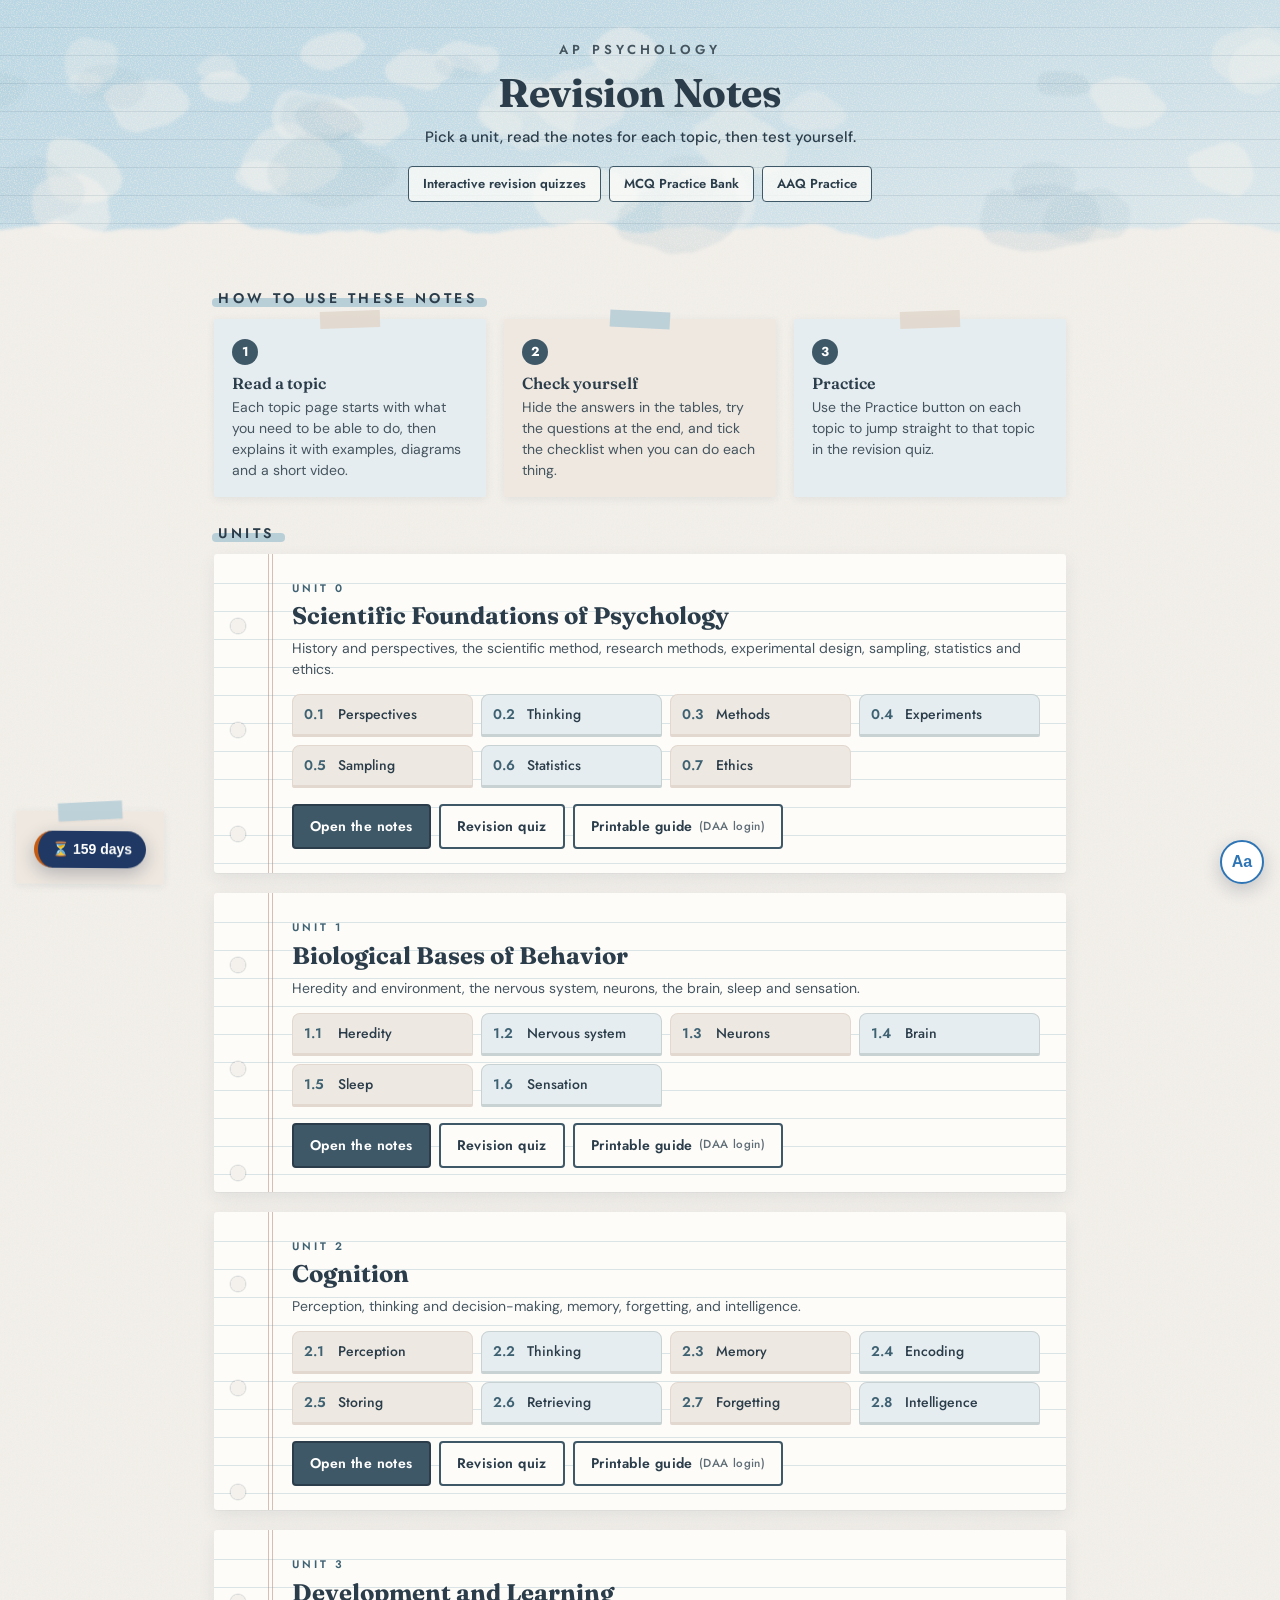
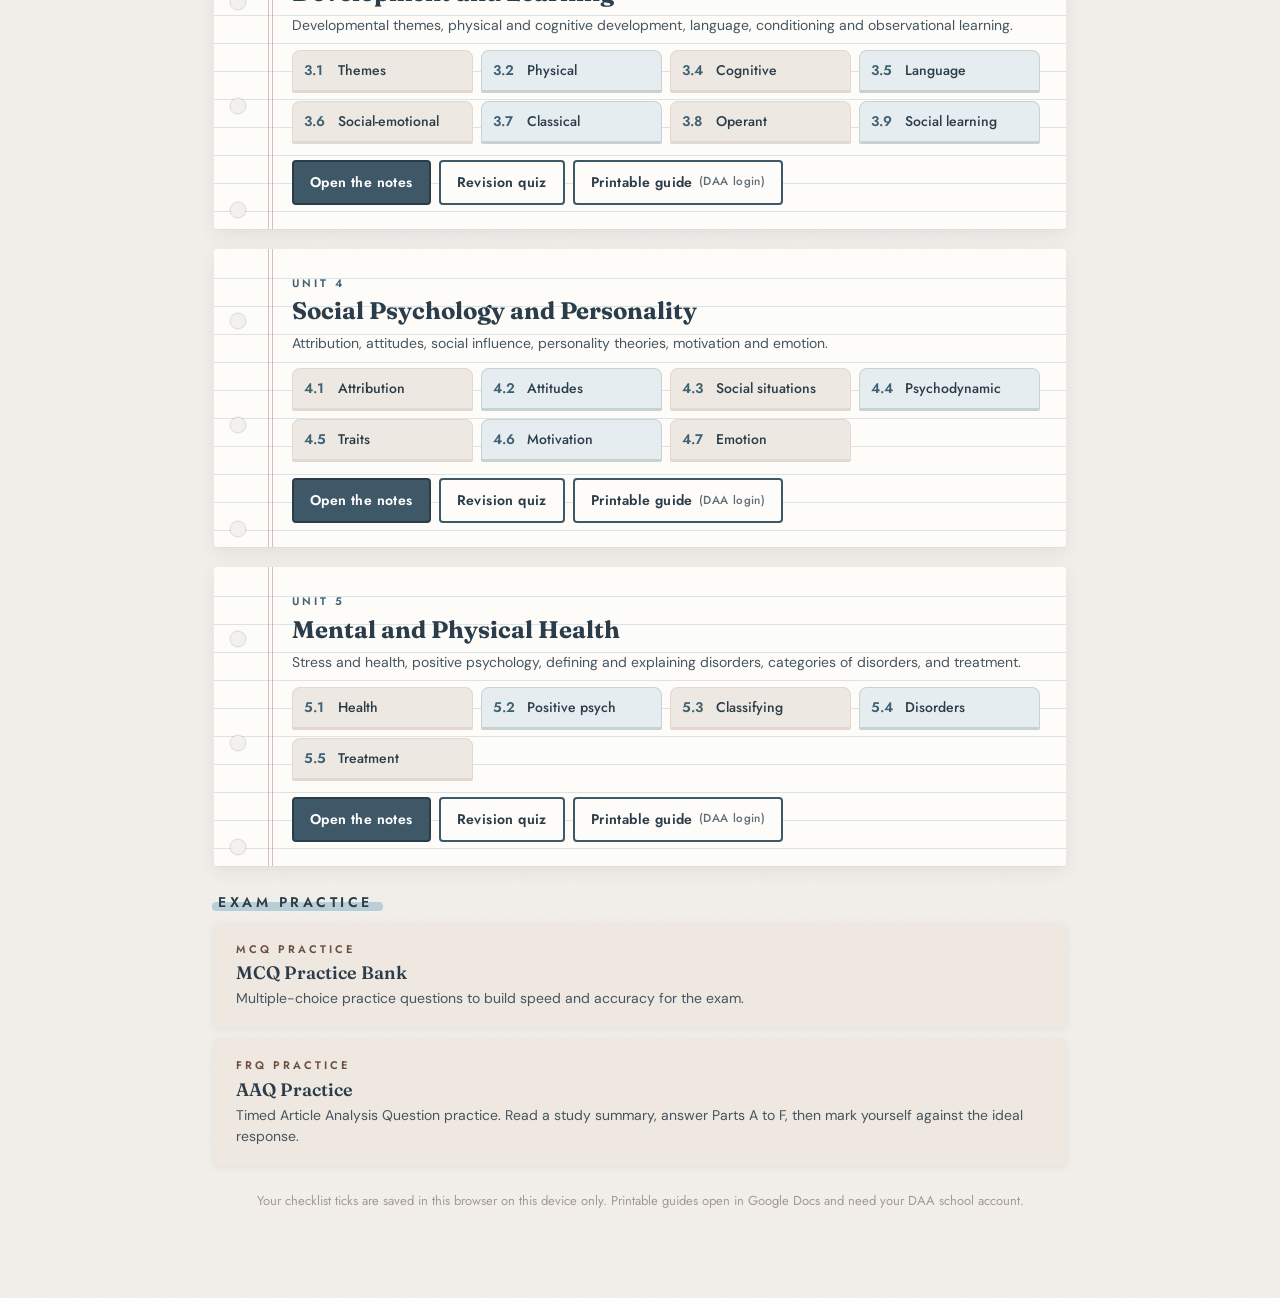
==== commit 2190affc: "Publish from private source psych4everybody/ap-psych-notes-src@bbd05483887cf4381bc2f53fd5a7f880ce359" ====
--- a/index.html
+++ b/index.html
@@ -72,6 +72,8 @@
 @media print{header .toplinks,.actions,.progress,.foot{display:none;} body{background:#fff;} .unit{box-shadow:none;border:1px solid #ccc;}}
 </style>
 <link rel="stylesheet" href="theme.css">
+<link rel="stylesheet" href="dark.css">
+<script src="settings.js" data-dark></script>
 </head>
 <body>
 <header>
@@ -270,5 +272,7 @@
   });
 })();
 </script>
+<script src="countdown.js" defer></script>
+<script src="search.js" defer></script>
 </body>
 </html>
--- a/theme.css
+++ b/theme.css
@@ -72,9 +72,11 @@
 .sec-label{font-family:'Jost',sans-serif;color:var(--blue);letter-spacing:3px;font-size:12px;}
 
 /* doodles in the page corner */
+.card:has(.doodle) :is(.pair,.table-wrap,.grid3,.widget,.explorer,.stepper,.callout,details.q,.checklist,.video-wrap){clear:both;}
 .doodle{float:right;width:150px;margin:-12px -8px 8px 18px;pointer-events:none;color:var(--slate);shape-outside:margin-box;}
 .doodle svg{width:100%;height:auto;display:block;overflow:visible;}
-.doodle .ink{fill:none;stroke:currentColor;stroke-width:2.4;stroke-linecap:round;stroke-linejoin:round;filter:url(#pencil);opacity:.8;}
+.doodle .ink{fill:none;stroke:currentColor;stroke-width:2.4;stroke-linecap:round;stroke-linejoin:round;opacity:.8;}
+.doodle svg>g{filter:url(#pencil);} /* on the group, so perfectly straight lines are not lost */
 .doodle .ink.thin{stroke-width:1.6;}
 .doodle .ink.dash{stroke-dasharray:4 6;}
 .doodle .spot{filter:url(#wcSpot);}
--- a/dark.css
+++ b/dark.css
@@ -0,0 +1,55 @@
+/* Dark theme for the AP Psych notes. Only applies when settings.js sets data-theme="dark".
+   Solid fills behind all text (no washes or textures), soft off-white text on dark slate,
+   and the same dusty blue, sand and rust accents as the light notebook theme. */
+html[data-theme="dark"]{
+  color-scheme:dark;
+  --paper:#171d22; --page:#212a31; --bg:#171d22;
+  --ink:#e6eaec; --muted:#b5c0c6; --navy:#e6eaec;
+  --blue:#9fc4d6; --light:#2b3840; --orange:#e0a985;
+  --pblue:#44606d; --cloud:#29333a; --sand:#3c464c; --mist:#46545c;
+  --slate:#4f7a8e; --pencil:#8f9ca3; --line:#38434a;
+  --rule:rgba(160,195,210,.10); --margin:rgba(214,150,120,.30);
+  --card:#212a31;
+}
+html[data-theme="dark"] body{background-image:none;background-color:var(--paper);color:var(--ink);}
+
+/* Header: a solid dark band in place of the light watercolour wash */
+html[data-theme="dark"] header{background:#1e272d;border-bottom:2px solid var(--sand);}
+html[data-theme="dark"] header h1{text-shadow:none;}
+html[data-theme="dark"] .btn-ghost,html[data-theme="dark"] .toplinks a{background:#26313a;color:var(--ink);}
+html[data-theme="dark"] .btn-ghost:hover,html[data-theme="dark"] .toplinks a:hover{background:#2e3b44;}
+html[data-theme="dark"] .btn-primary:hover,html[data-theme="dark"] .btn-dark:hover{background:#5d8aa0;}
+
+/* Top bar and topic tabs */
+html[data-theme="dark"] .topbar{background:rgba(23,29,34,.97);border-bottom-color:var(--sand);}
+html[data-theme="dark"] .topic-tabs a:nth-child(even),html[data-theme="dark"] .chip:nth-child(even){background:#26323a;border-color:var(--mist);}
+
+/* Paper-coloured boxes become dark blue-grey and dark sand */
+html[data-theme="dark"] .toc,html[data-theme="dark"] .mini,html[data-theme="dark"] .c-hook,
+html[data-theme="dark"] .pair-note,html[data-theme="dark"] .step{background:#25313a;}
+html[data-theme="dark"] .mini:nth-child(even),html[data-theme="dark"] .c-exam,
+html[data-theme="dark"] .step:nth-child(2),html[data-theme="dark"] a.practice{background:#30302d;}
+html[data-theme="dark"] tr:nth-child(even) td,html[data-theme="dark"] .stepper-visual,
+html[data-theme="dark"] .ex-visual,html[data-theme="dark"] .arc-step,html[data-theme="dark"] .widget{background:#252e35;}
+html[data-theme="dark"] td{border-top-color:#333d44;}
+html[data-theme="dark"] .chip.done{background:#24372b;border-color:#4f7d5c;}
+
+/* Washi tape strips: muted so they don't glare */
+html[data-theme="dark"] .toc::before,html[data-theme="dark"] .mini::before,html[data-theme="dark"] .step::before{background:rgba(150,135,120,.45);}
+html[data-theme="dark"] .mini:nth-child(even)::before,html[data-theme="dark"] .c-exam::before,
+html[data-theme="dark"] .step:nth-child(2)::before{background:rgba(110,145,160,.5);}
+html[data-theme="dark"] main.wrap .section-label::after{background:#3a5664;}
+
+/* Notebook cards: dark page, faint rules, punched holes in the page colour */
+html[data-theme="dark"] section.card,html[data-theme="dark"] section.unit{
+  box-shadow:0 1px 0 rgba(0,0,0,.25),0 6px 18px rgba(0,0,0,.25);}
+
+/* Pencil doodles: flip light and dark so the lines show on the dark page, keeping their hues */
+html[data-theme="dark"] .doodle{filter:invert(.86) hue-rotate(180deg) saturate(.8);}
+
+/* Form controls, video, and anything still white from the page's own styles */
+html[data-theme="dark"] input,html[data-theme="dark"] select,html[data-theme="dark"] textarea{background:#1c2429;color:var(--ink);border-color:var(--mist);}
+html[data-theme="dark"] .video-card,html[data-theme="dark"] .card-plain{background:var(--page);}
+html[data-theme="dark"] mark{background:#6b4a2e;color:#fff;}
+
+@media print{html[data-theme="dark"]{color-scheme:light}}
